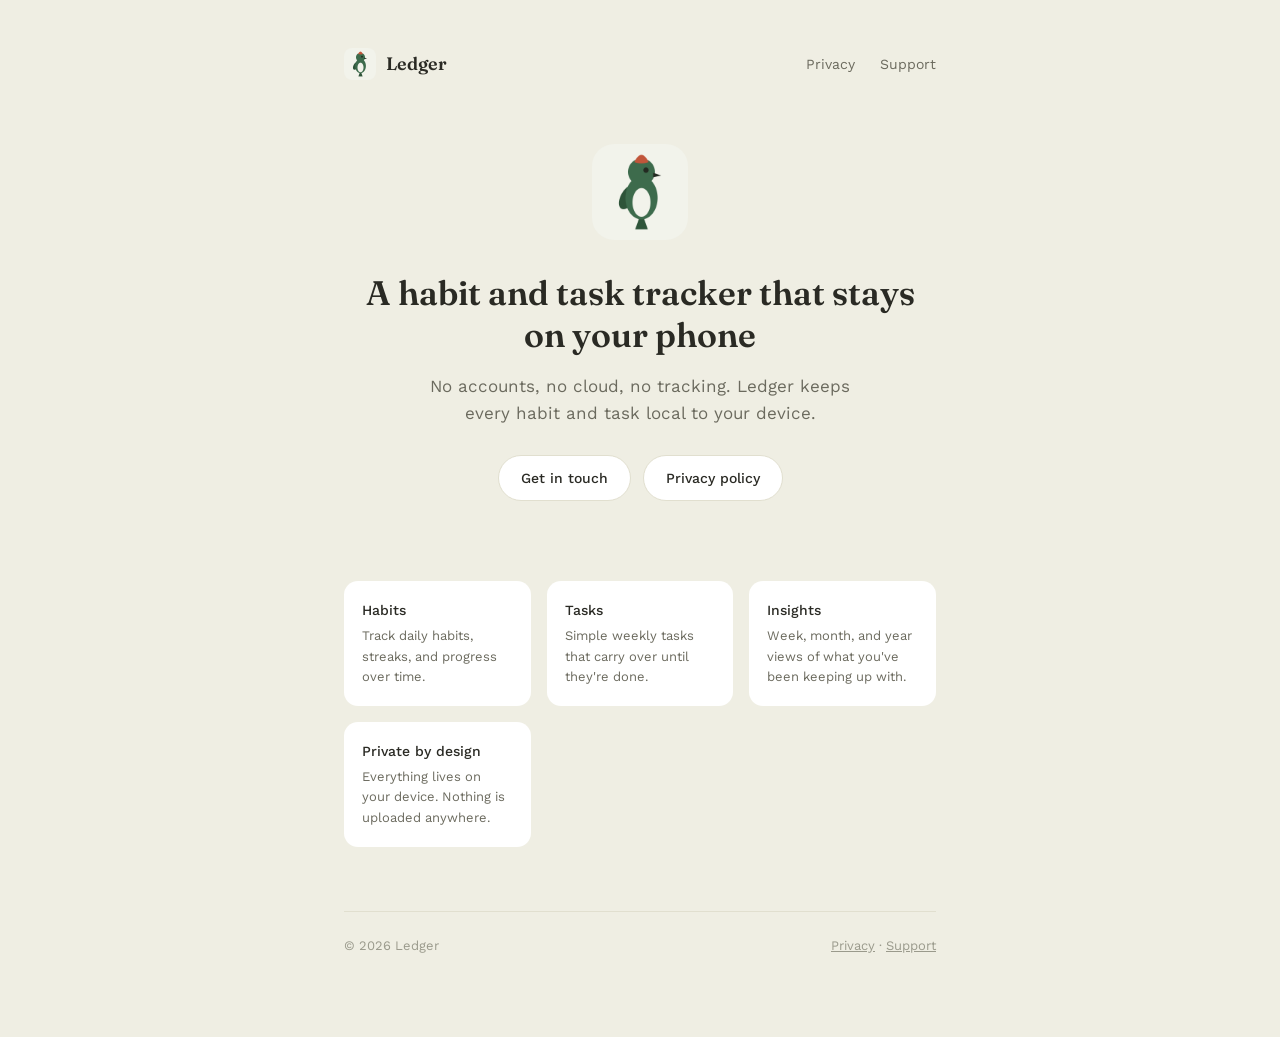
==== index.html @ 577f52b1 "Add landing page, privacy policy, and support page Static site for App Store Connect's required Priv" ====
<!doctype html>
<html lang="en">
<head>
<meta charset="utf-8">
<meta name="viewport" content="width=device-width, initial-scale=1">
<title>Ledger</title>
<meta name="description" content="Ledger is a simple habit and task tracker that keeps everything on your phone.">
<link rel="icon" href="icon.png">
<link rel="preconnect" href="https://fonts.gstatic.com" crossorigin>
<link href="https://fonts.googleapis.com/css2?family=Fraunces:wght@600&family=Work+Sans:wght@400;500&display=swap" rel="stylesheet">
<link rel="stylesheet" href="style.css">
</head>
<body>
<div class="wrap">
  <header class="site">
    <a class="brand" href="index.html">
      <img src="icon.png" alt="">
      <span>Ledger</span>
    </a>
    <nav class="site">
      <a href="privacy.html">Privacy</a>
      <a href="support.html">Support</a>
    </nav>
  </header>

  <div class="hero">
    <img src="icon.png" alt="Ledger app icon">
    <h1>A habit and task tracker that stays on your phone</h1>
    <p class="tagline">No accounts, no cloud, no tracking. Ledger keeps every habit and task local to your device.</p>
    <div class="buttons">
      <a class="btn secondary" href="support.html">Get in touch</a>
      <a class="btn secondary" href="privacy.html">Privacy policy</a>
    </div>
  </div>

  <div class="features">
    <div class="feature">
      <div class="label">Habits</div>
      <div class="desc">Track daily habits, streaks, and progress over time.</div>
    </div>
    <div class="feature">
      <div class="label">Tasks</div>
      <div class="desc">Simple weekly tasks that carry over until they're done.</div>
    </div>
    <div class="feature">
      <div class="label">Insights</div>
      <div class="desc">Week, month, and year views of what you've been keeping up with.</div>
    </div>
    <div class="feature">
      <div class="label">Private by design</div>
      <div class="desc">Everything lives on your device. Nothing is uploaded anywhere.</div>
    </div>
  </div>

  <footer class="site">
    <span>&copy; 2026 Ledger</span>
    <span><a href="privacy.html">Privacy</a> &middot; <a href="support.html">Support</a></span>
  </footer>
</div>
</body>
</html>
---- style.css ----
:root {
  --bg: #EFEEE3;
  --surface: #FFFFFF;
  --text-primary: #2A2A24;
  --text-secondary: #6B6A5E;
  --text-muted: #9A9A8C;
  --accent: #3B5D34;
  --accent-soft: #C7D9AE;
  --border: #E1DFCF;
}

* { box-sizing: border-box; }

body {
  margin: 0;
  background: var(--bg);
  color: var(--text-primary);
  font-family: 'Work Sans', -apple-system, sans-serif;
  line-height: 1.6;
}

.wrap {
  max-width: 640px;
  margin: 0 auto;
  padding: 48px 24px 80px;
}

header.site {
  display: flex;
  align-items: center;
  justify-content: space-between;
  margin-bottom: 56px;
}

.brand {
  display: flex;
  align-items: center;
  gap: 10px;
  text-decoration: none;
  color: var(--text-primary);
}

.brand img {
  width: 32px;
  height: 32px;
  border-radius: 8px;
}

.brand span {
  font-family: 'Fraunces', serif;
  font-weight: 600;
  font-size: 18px;
}

nav.site a {
  color: var(--text-secondary);
  text-decoration: none;
  font-size: 14px;
  margin-left: 20px;
}

nav.site a:hover { color: var(--accent); }

h1 {
  font-family: 'Fraunces', serif;
  font-weight: 600;
  font-size: 34px;
  line-height: 1.25;
  margin: 0 0 16px;
}

h2 {
  font-family: 'Fraunces', serif;
  font-weight: 600;
  font-size: 20px;
  margin: 40px 0 12px;
}

p { color: var(--text-secondary); margin: 0 0 16px; }

.hero {
  text-align: center;
  padding: 8px 0 40px;
}

.hero img {
  width: 96px;
  height: 96px;
  border-radius: 22px;
  margin-bottom: 24px;
}

.hero p.tagline {
  font-size: 17px;
  color: var(--text-secondary);
  max-width: 440px;
  margin: 0 auto 28px;
}

.buttons {
  display: flex;
  gap: 12px;
  justify-content: center;
  flex-wrap: wrap;
}

.btn {
  display: inline-block;
  padding: 11px 22px;
  border-radius: 999px;
  text-decoration: none;
  font-size: 14px;
  font-weight: 500;
}

.btn.primary {
  background: var(--accent);
  color: #FFFFFF;
}

.btn.secondary {
  background: var(--surface);
  color: var(--text-primary);
  border: 1px solid var(--border);
}

.email-link {
  display: inline-block;
  font-family: 'Fraunces', serif;
  font-weight: 600;
  font-size: 18px;
  color: var(--accent);
  text-decoration: none;
  word-break: break-word;
  max-width: 100%;
}

.email-link:hover { text-decoration: underline; }

.features {
  display: grid;
  grid-template-columns: repeat(auto-fit, minmax(150px, 1fr));
  gap: 16px;
  margin: 40px 0;
}

.feature {
  background: var(--surface);
  border-radius: 14px;
  padding: 18px;
}

.feature .label {
  font-weight: 500;
  font-size: 14px;
  margin-bottom: 4px;
}

.feature .desc {
  font-size: 13px;
  color: var(--text-secondary);
}

.card {
  background: var(--surface);
  border-radius: 14px;
  padding: 20px 24px;
  margin-bottom: 16px;
}

footer.site {
  margin-top: 64px;
  padding-top: 24px;
  border-top: 1px solid var(--border);
  font-size: 13px;
  color: var(--text-muted);
  display: flex;
  justify-content: space-between;
  flex-wrap: wrap;
  gap: 8px;
}

footer.site a {
  color: var(--text-muted);
}

ul.plain {
  padding-left: 20px;
  color: var(--text-secondary);
}
ul.plain li { margin-bottom: 8px; }
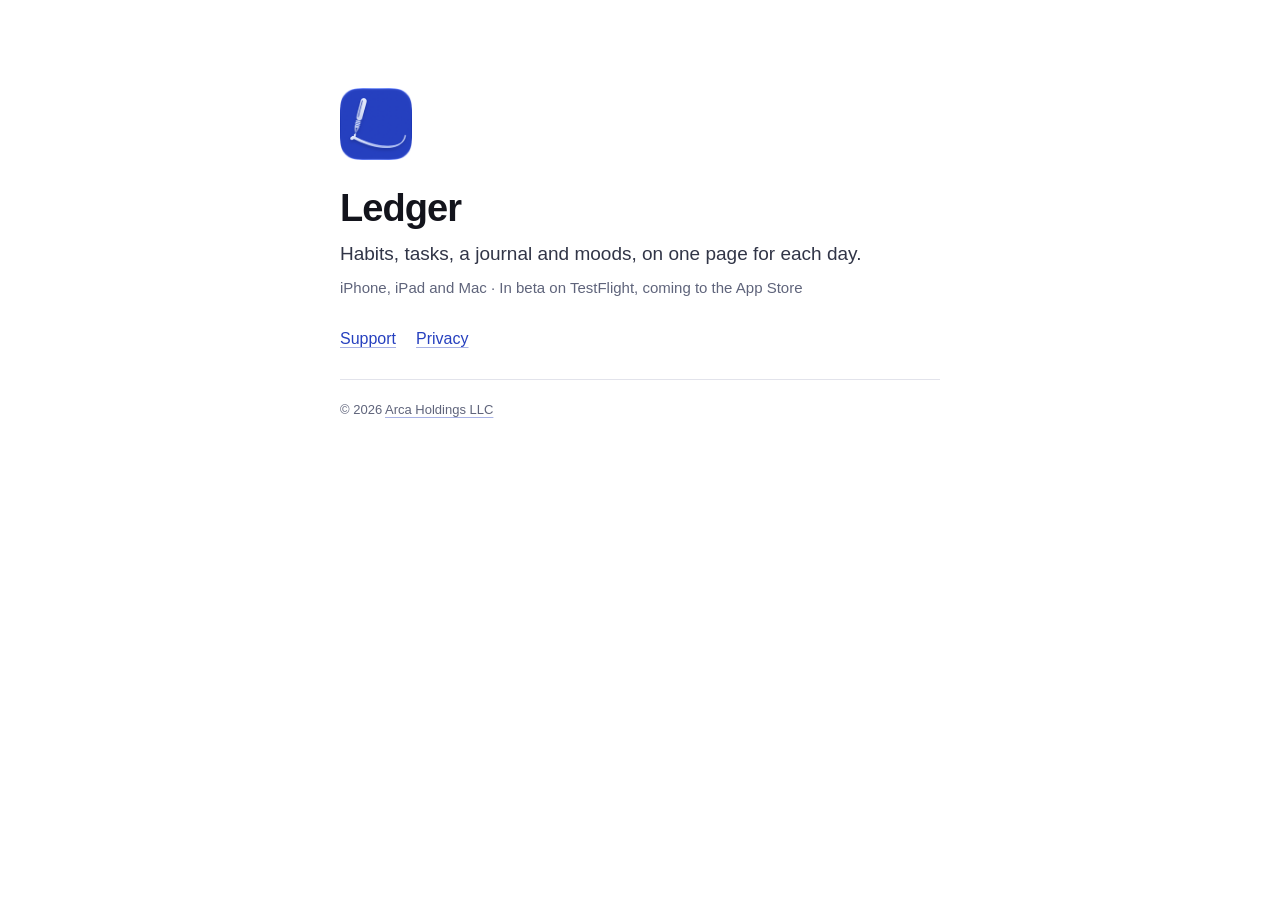
==== commit a656c06c: "Ledger 2.0: privacy and support pages, temporary home Replaces the 1.x site, which said Ledger had n" ====
--- a/index.html
+++ b/index.html
@@ -4,58 +4,39 @@
 <meta charset="utf-8">
 <meta name="viewport" content="width=device-width, initial-scale=1">
 <title>Ledger</title>
-<meta name="description" content="Ledger is a simple habit and task tracker that keeps everything on your phone.">
-<link rel="icon" href="icon.png">
-<link rel="preconnect" href="https://fonts.gstatic.com" crossorigin>
-<link href="https://fonts.googleapis.com/css2?family=Fraunces:wght@600&family=Work+Sans:wght@400;500&display=swap" rel="stylesheet">
-<link rel="stylesheet" href="style.css">
+<meta name="description" content="Ledger keeps habits, tasks, a journal and moods on one page for each day, on iPhone, iPad and Mac. In beta.">
+<meta name="color-scheme" content="light dark">
+<meta name="theme-color" content="#FFFFFF" media="(prefers-color-scheme: light)">
+<meta name="theme-color" content="#0C0D15" media="(prefers-color-scheme: dark)">
+<link rel="canonical" href="https://keepingledger.com/">
+<link rel="icon" type="image/png" href="images/favicon.png">
+<link rel="apple-touch-icon" href="images/apple-touch-icon.png">
+<meta property="og:type" content="website">
+<meta property="og:title" content="Ledger">
+<meta property="og:description" content="Habits, tasks, a journal and moods, on one page for each day.">
+<meta property="og:url" content="https://keepingledger.com/">
+<link rel="stylesheet" href="styles.css">
 </head>
 <body>
-<div class="wrap">
-  <header class="site">
-    <a class="brand" href="index.html">
-      <img src="icon.png" alt="">
-      <span>Ledger</span>
-    </a>
-    <nav class="site">
-      <a href="privacy.html">Privacy</a>
-      <a href="support.html">Support</a>
-    </nav>
-  </header>
+<main class="home">
 
-  <div class="hero">
-    <img src="icon.png" alt="Ledger app icon">
-    <h1>A habit and task tracker that stays on your phone</h1>
-    <p class="tagline">No accounts, no cloud, no tracking. Ledger keeps every habit and task local to your device.</p>
-    <div class="buttons">
-      <a class="btn secondary" href="support.html">Get in touch</a>
-      <a class="btn secondary" href="privacy.html">Privacy policy</a>
-    </div>
-  </div>
+<img class="icon" src="images/ledger-icon.png" alt="" width="72" height="72">
 
-  <div class="features">
-    <div class="feature">
-      <div class="label">Habits</div>
-      <div class="desc">Track daily habits, streaks, and progress over time.</div>
-    </div>
-    <div class="feature">
-      <div class="label">Tasks</div>
-      <div class="desc">Simple weekly tasks that carry over until they're done.</div>
-    </div>
-    <div class="feature">
-      <div class="label">Insights</div>
-      <div class="desc">Week, month, and year views of what you've been keeping up with.</div>
-    </div>
-    <div class="feature">
-      <div class="label">Private by design</div>
-      <div class="desc">Everything lives on your device. Nothing is uploaded anywhere.</div>
-    </div>
-  </div>
+<header class="intro">
+<h1>Ledger</h1>
+<p>Habits, tasks, a journal and moods, on one page for each day.</p>
+<p class="status">iPhone, iPad and Mac · In beta on TestFlight, coming to the App Store</p>
+</header>
 
-  <footer class="site">
-    <span>&copy; 2026 Ledger</span>
-    <span><a href="privacy.html">Privacy</a> &middot; <a href="support.html">Support</a></span>
-  </footer>
-</div>
+<nav aria-label="Pages">
+<a href="support">Support</a>
+<a href="privacy">Privacy</a>
+</nav>
+
+<footer class="site-footer">
+<p>© 2026 <a href="https://arcaholdingsllc.com">Arca Holdings LLC</a></p>
+</footer>
+
+</main>
 </body>
 </html>
--- a/styles.css
+++ b/styles.css
@@ -0,0 +1,144 @@
+/* keepingledger.com. Ledger's colours, Apple's system font, light and dark follow the device. No scripts. */
+
+:root {
+  color-scheme: light dark;
+  --bg: #FFFFFF;
+  --text: #13141C;
+  --body: #313547;
+  --muted: #5F647B;
+  --rule: #E2E3EB;
+  --accent: #2640BF;
+}
+
+@media (prefers-color-scheme: dark) {
+  :root {
+    --bg: #0C0D15;
+    --text: #F0F1F6;
+    --body: #C6C8D5;
+    --muted: #9194A7;
+    --rule: #272A38;
+    --accent: #6C88F0;
+  }
+}
+
+* { box-sizing: border-box; }
+
+html { -webkit-text-size-adjust: 100%; text-size-adjust: 100%; }
+
+body {
+  margin: 0;
+  padding: clamp(32px, 7vw, 88px) clamp(24px, 6vw, 64px) clamp(48px, 8vw, 96px);
+  background: var(--bg);
+  color: var(--text);
+  font-family: -apple-system, BlinkMacSystemFont, "SF Pro Text", "Helvetica Neue", Arial, sans-serif;
+  line-height: 1.5;
+  -webkit-font-smoothing: antialiased;
+}
+
+main {
+  max-width: 600px;
+  margin: 0 auto;
+  display: flex;
+  flex-direction: column;
+  gap: 36px;
+}
+
+p, ul, ol { margin: 0; }
+
+a {
+  color: var(--accent);
+  text-decoration: underline;
+  text-decoration-color: color-mix(in srgb, var(--accent) 40%, transparent);
+  text-decoration-thickness: 1px;
+  text-underline-offset: 3px;
+}
+
+a:hover { text-decoration-color: currentColor; }
+
+a:focus-visible {
+  outline: 2px solid var(--accent);
+  outline-offset: 4px;
+  border-radius: 4px;
+}
+
+.brand {
+  align-self: flex-start;
+  display: inline-flex;
+  align-items: center;
+  gap: 10px;
+  color: var(--text);
+  text-decoration: none;
+  font-size: 17px;
+  font-weight: 700;
+  letter-spacing: -0.01em;
+}
+
+.brand img { width: 32px; height: 32px; }
+
+h1 {
+  margin: 0;
+  font-size: clamp(30px, 3vw + 14px, 38px);
+  font-weight: 700;
+  line-height: 1.1;
+  letter-spacing: -0.025em;
+}
+
+h2 {
+  margin: 0;
+  font-size: 18px;
+  font-weight: 700;
+  letter-spacing: -0.01em;
+}
+
+.page-header { display: flex; flex-direction: column; gap: 10px; }
+
+.page-header .brand { margin-bottom: 18px; }
+
+.updated { font-size: 14px; color: var(--muted); }
+
+.lede { margin-top: 8px; font-size: 18px; line-height: 1.55; color: var(--body); }
+
+section { display: flex; flex-direction: column; gap: 10px; }
+
+section p,
+section ul,
+section ol {
+  font-size: 16px;
+  line-height: 1.6;
+  color: var(--body);
+}
+
+section ul,
+section ol { padding-left: 1.3em; display: flex; flex-direction: column; gap: 6px; }
+
+.qa { display: flex; flex-direction: column; gap: 4px; }
+
+.qa h3 { margin: 0; font-size: 16px; font-weight: 600; color: var(--text); }
+
+.faq { display: flex; flex-direction: column; gap: 18px; }
+
+.email { font-size: 18px; font-weight: 600; }
+
+.site-footer {
+  border-top: 1px solid var(--rule);
+  padding-top: 20px;
+  font-size: 13px;
+  line-height: 1.6;
+  color: var(--muted);
+}
+
+.site-footer a { color: var(--muted); }
+
+/* Temporary home */
+
+.home { gap: 28px; }
+
+.home .icon { width: 72px; height: 72px; }
+
+.home .intro { display: flex; flex-direction: column; gap: 10px; }
+
+.home .intro p { font-size: 19px; line-height: 1.45; color: var(--body); }
+
+.home .intro .status { font-size: 15px; color: var(--muted); }
+
+.home nav { display: flex; gap: 20px; font-size: 16px; font-weight: 500; }
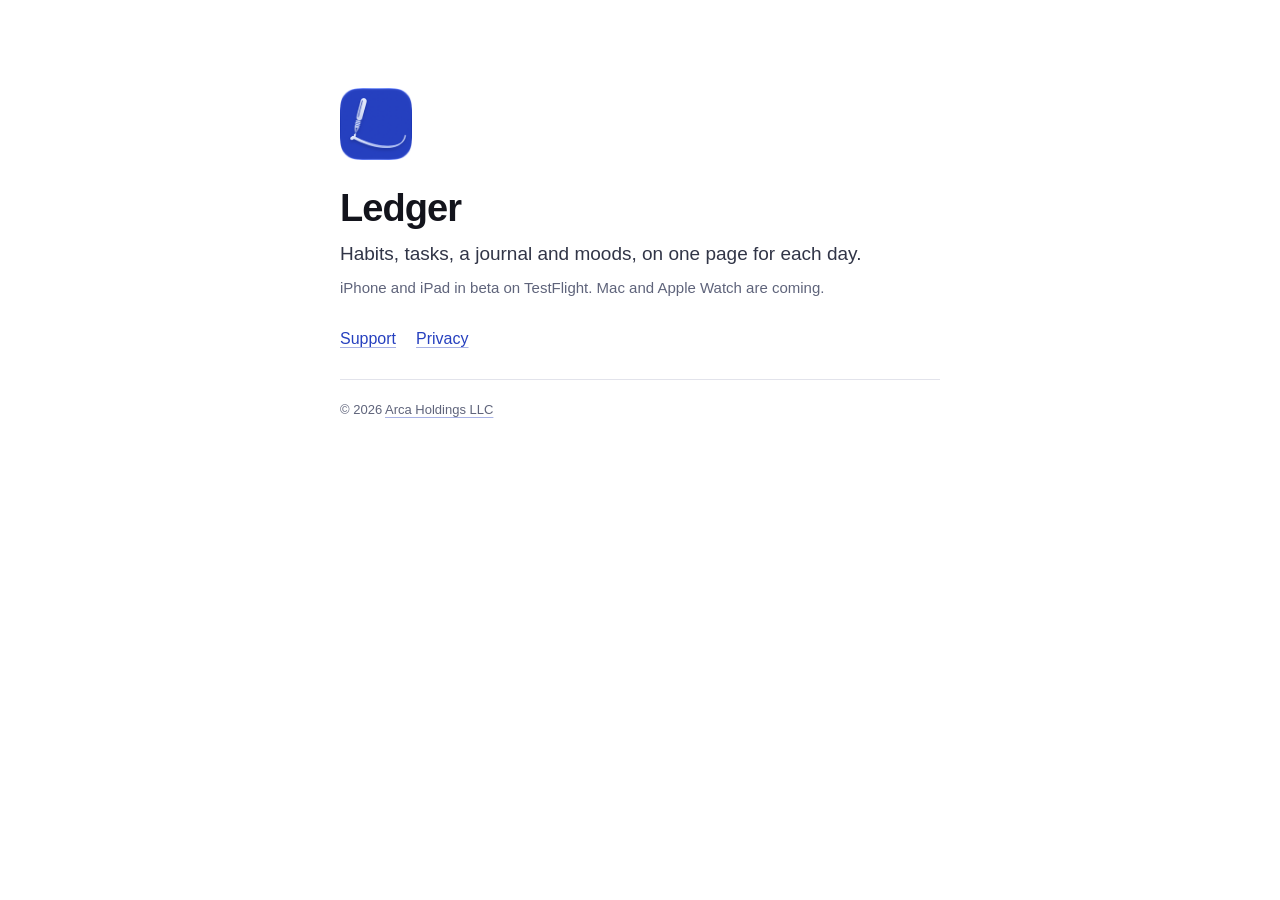
==== commit 0a49202d: "Home: iPhone and iPad are in the beta; Mac and Apple Watch are coming Co-Authored-By: Claude Opus 5." ====
--- a/index.html
+++ b/index.html
@@ -4,7 +4,7 @@
 <meta charset="utf-8">
 <meta name="viewport" content="width=device-width, initial-scale=1">
 <title>Ledger</title>
-<meta name="description" content="Ledger keeps habits, tasks, a journal and moods on one page for each day, on iPhone, iPad and Mac. In beta.">
+<meta name="description" content="Ledger keeps habits, tasks, a journal and moods on one page for each day. In beta on TestFlight for iPhone and iPad.">
 <meta name="color-scheme" content="light dark">
 <meta name="theme-color" content="#FFFFFF" media="(prefers-color-scheme: light)">
 <meta name="theme-color" content="#0C0D15" media="(prefers-color-scheme: dark)">
@@ -25,7 +25,7 @@
 <header class="intro">
 <h1>Ledger</h1>
 <p>Habits, tasks, a journal and moods, on one page for each day.</p>
-<p class="status">iPhone, iPad and Mac · In beta on TestFlight, coming to the App Store</p>
+<p class="status">iPhone and iPad in beta on TestFlight. Mac and Apple Watch are coming.</p>
 </header>
 
 <nav aria-label="Pages">
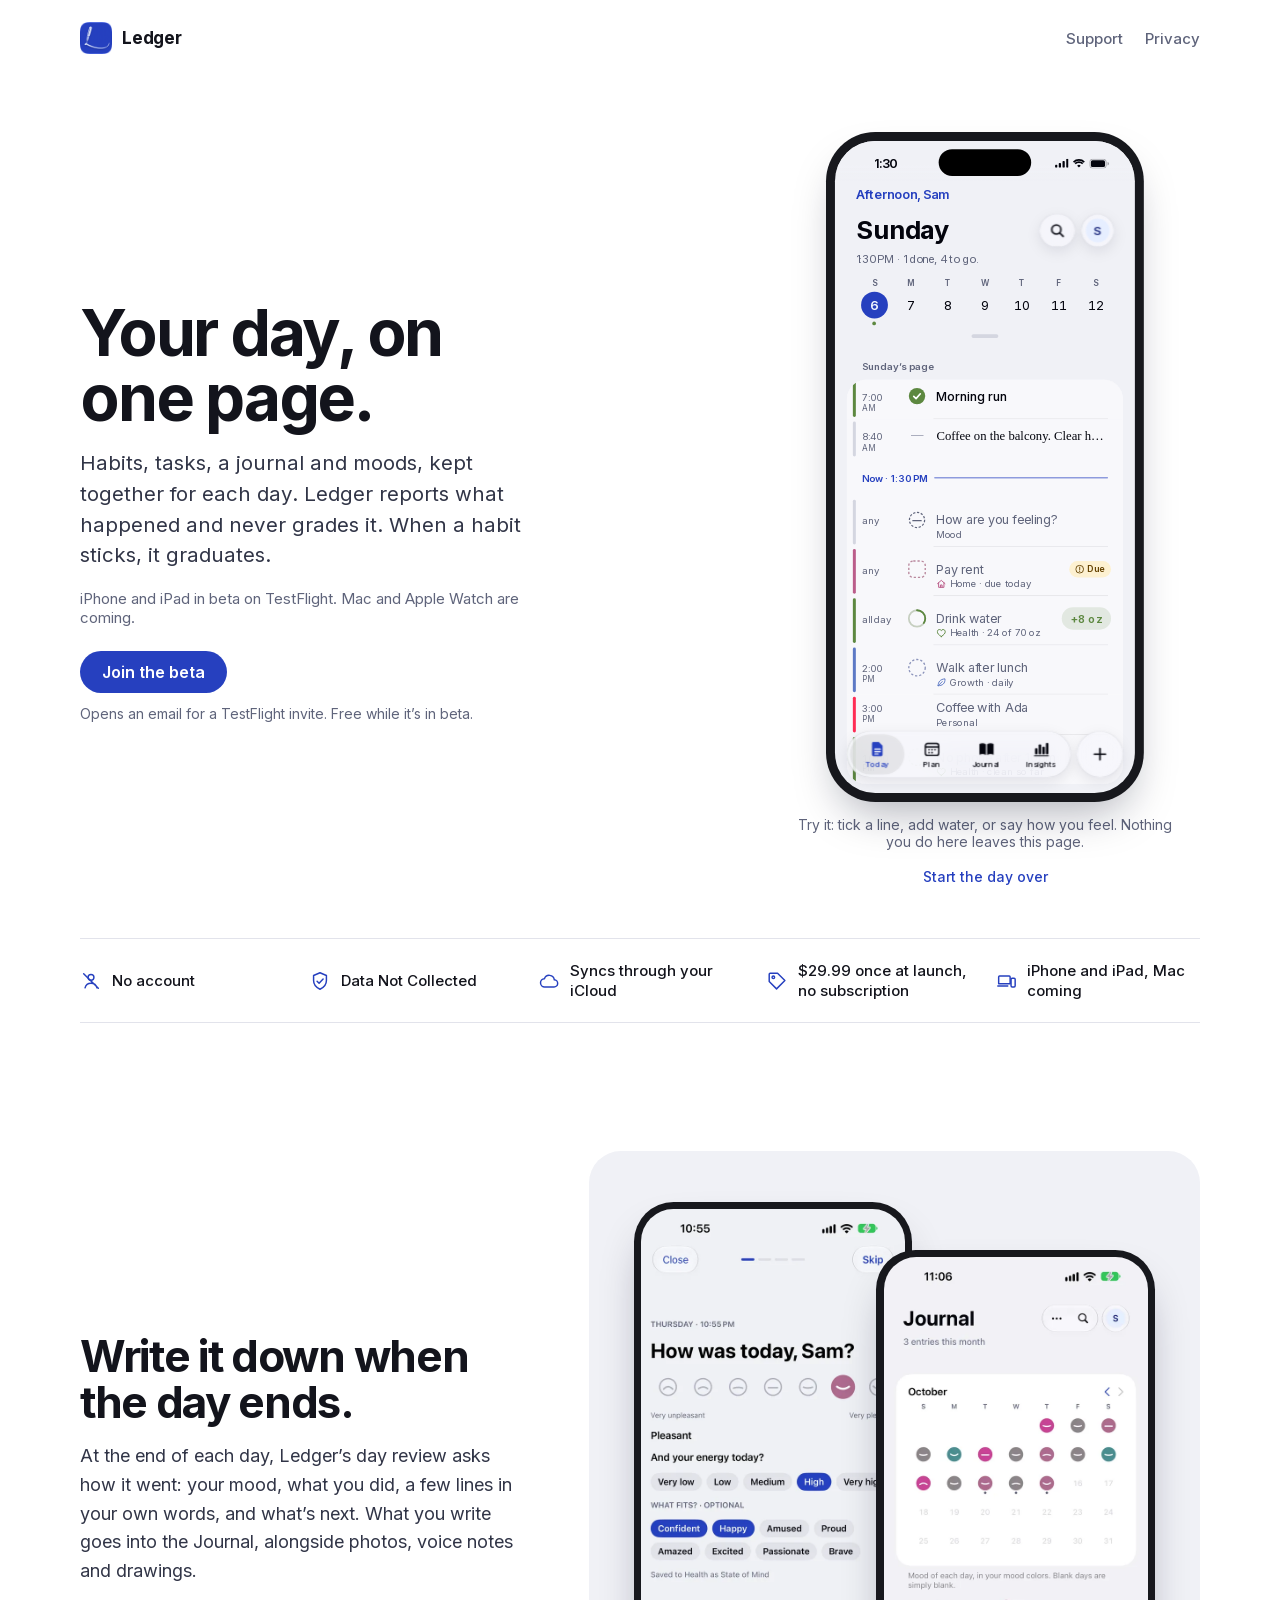
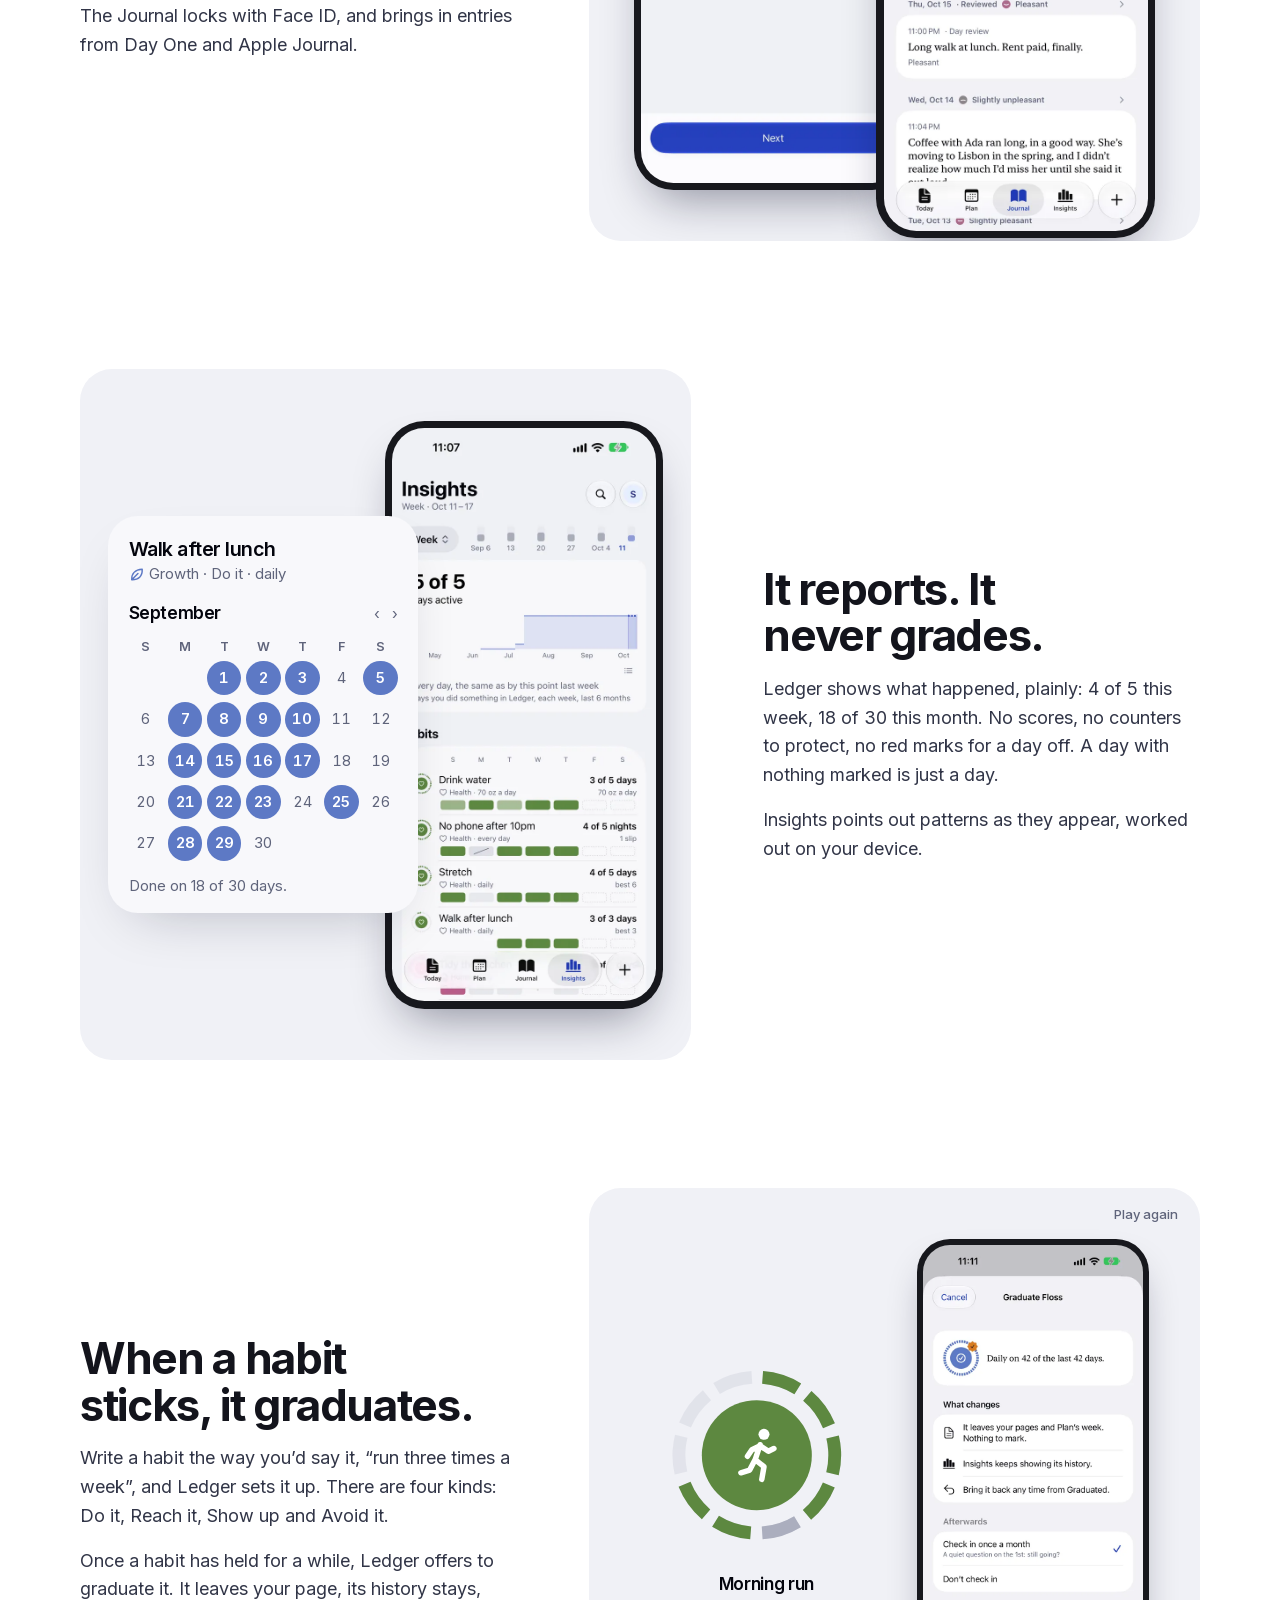
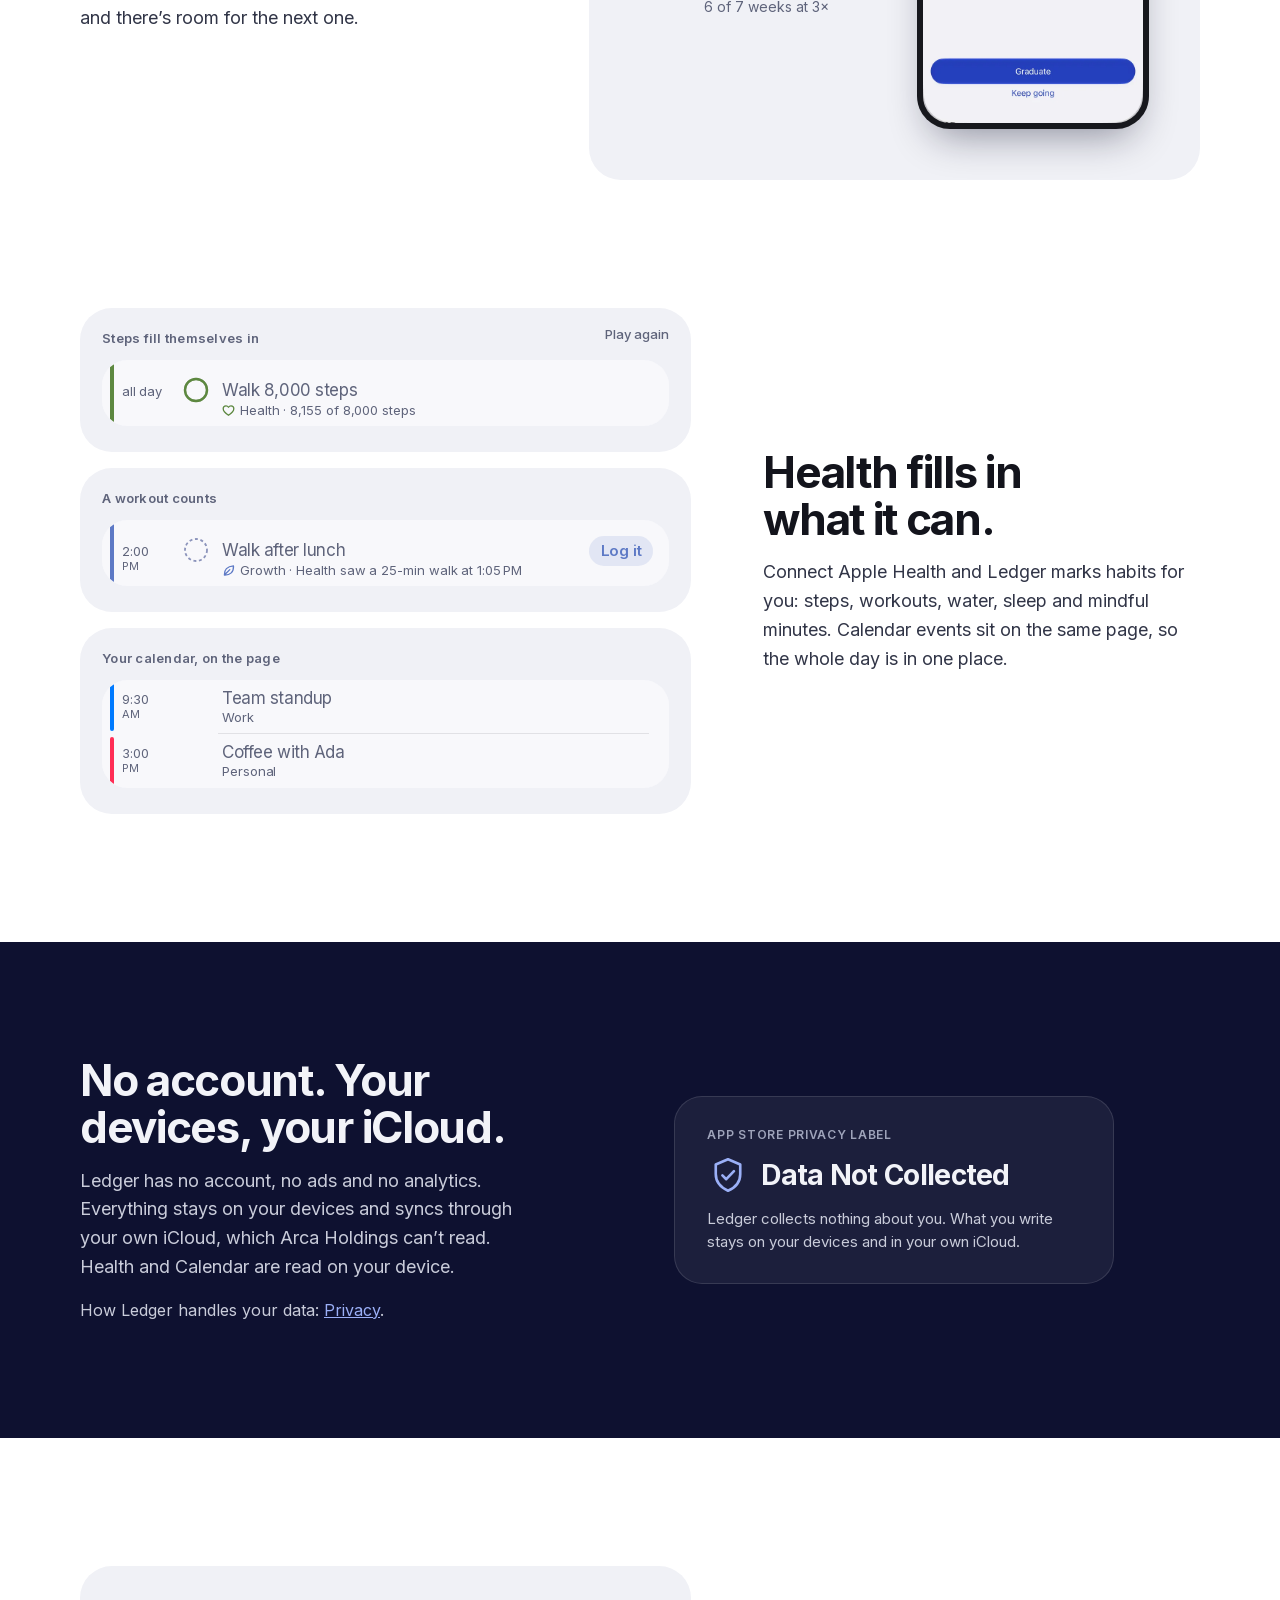
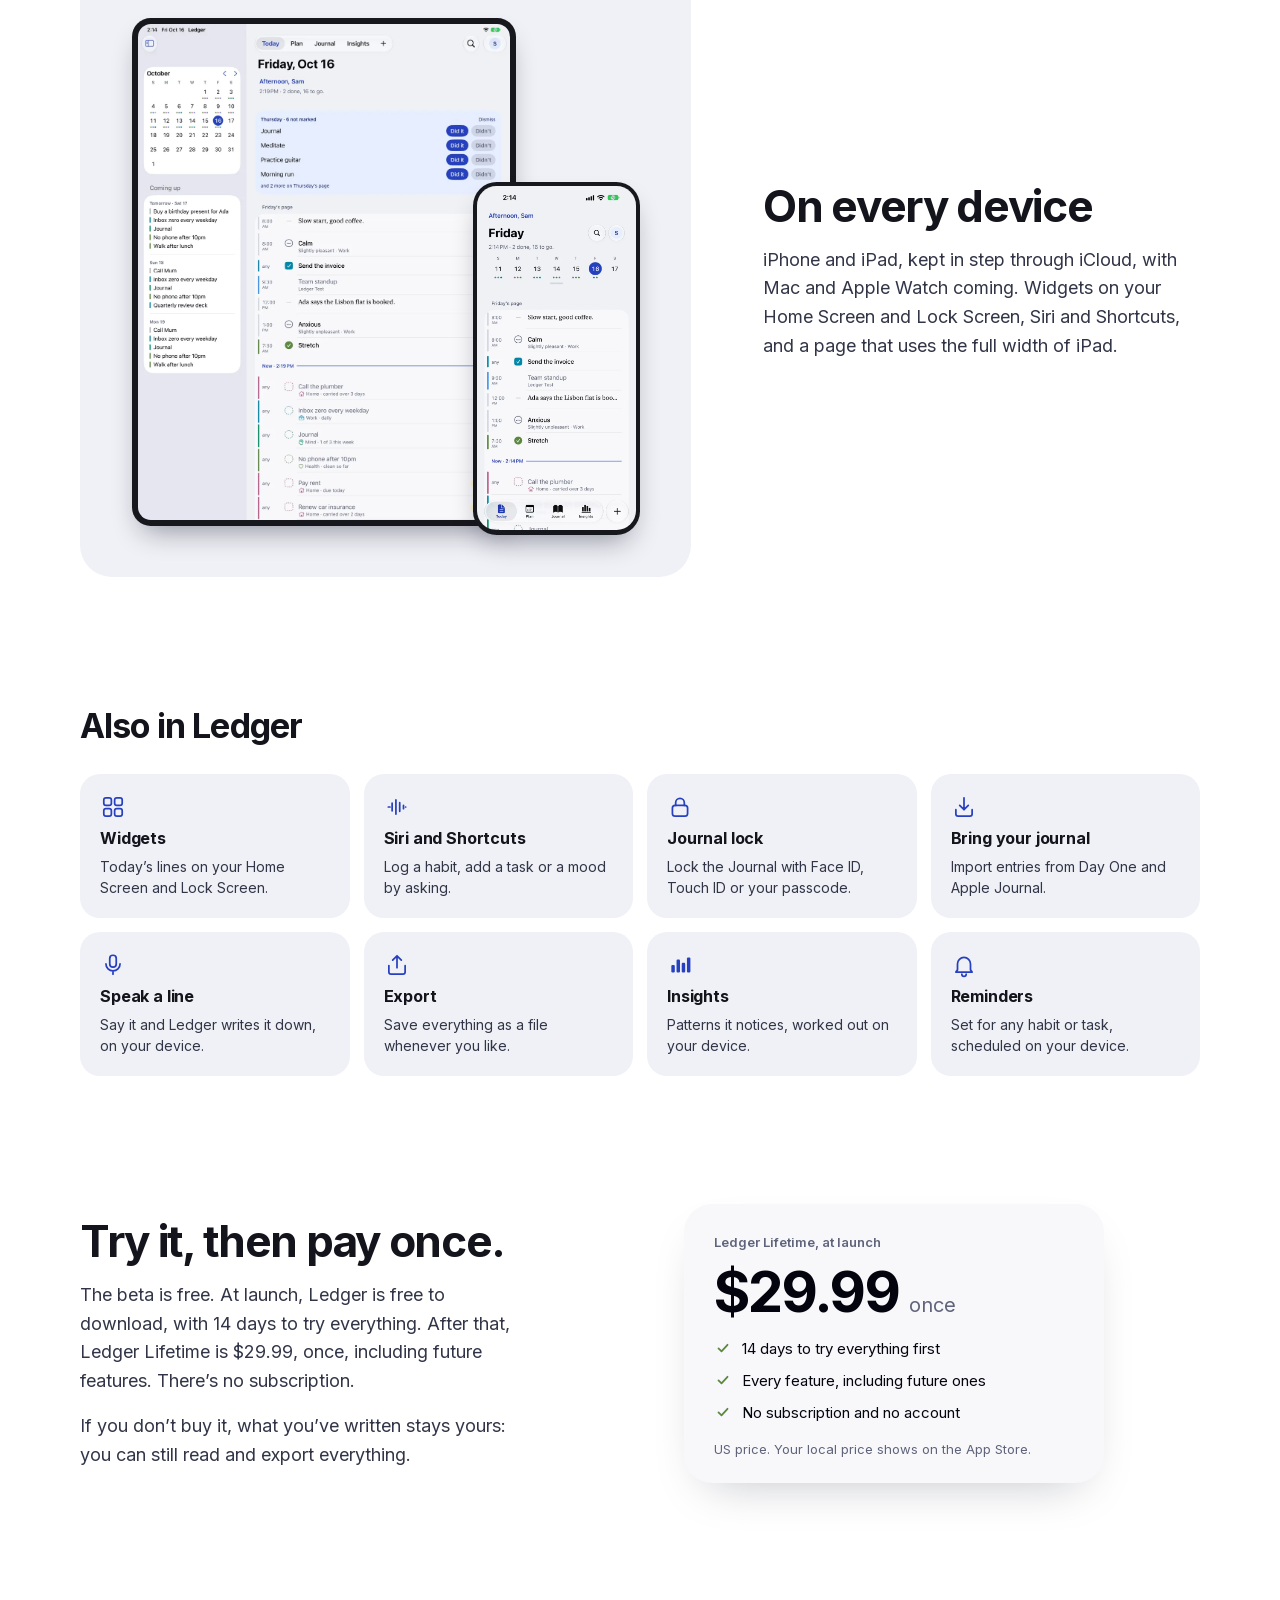
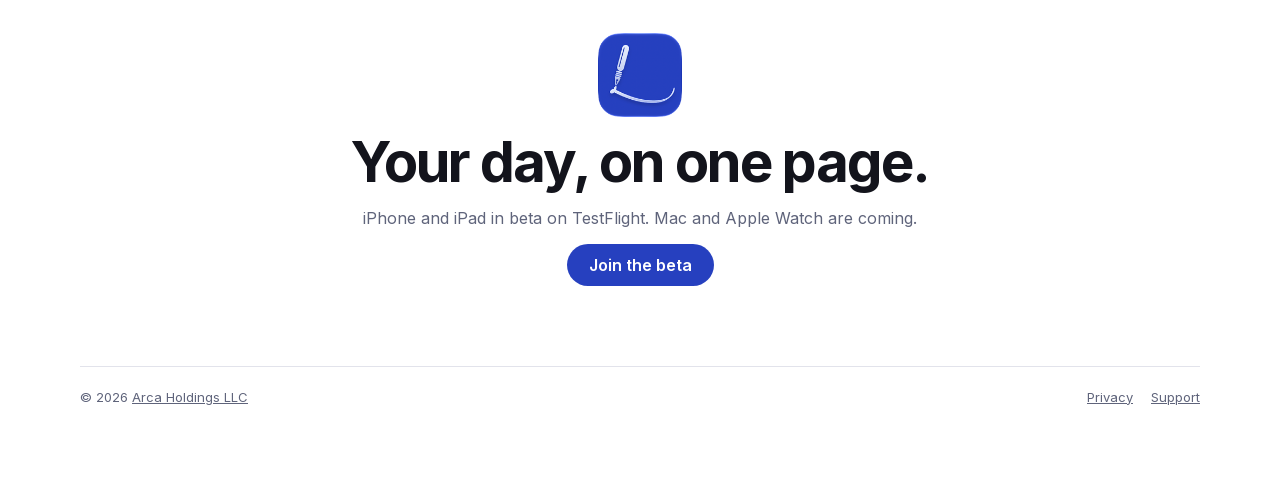
==== commit 8a732edb: "Home page: the live day page and the story, with screenshots of Ledger Test The hero is a working co" ====
--- a/index.html
+++ b/index.html
@@ -2,9 +2,9 @@
 <html lang="en">
 <head>
 <meta charset="utf-8">
-<meta name="viewport" content="width=device-width, initial-scale=1">
-<title>Ledger</title>
-<meta name="description" content="Ledger keeps habits, tasks, a journal and moods on one page for each day. In beta on TestFlight for iPhone and iPad.">
+<meta name="viewport" content="width=device-width, initial-scale=1, viewport-fit=cover">
+<title>Ledger · Your day, on one page</title>
+<meta name="description" content="Ledger keeps habits, tasks, a journal and moods on one page for each day. No account, no ads. In beta on TestFlight for iPhone and iPad.">
 <meta name="color-scheme" content="light dark">
 <meta name="theme-color" content="#FFFFFF" media="(prefers-color-scheme: light)">
 <meta name="theme-color" content="#0C0D15" media="(prefers-color-scheme: dark)">
@@ -12,31 +12,228 @@
 <link rel="icon" type="image/png" href="images/favicon.png">
 <link rel="apple-touch-icon" href="images/apple-touch-icon.png">
 <meta property="og:type" content="website">
-<meta property="og:title" content="Ledger">
-<meta property="og:description" content="Habits, tasks, a journal and moods, on one page for each day.">
+<meta property="og:title" content="Ledger · Your day, on one page">
+<meta property="og:description" content="Habits, tasks, a journal and moods, kept together for each day. Ledger reports what happened and never grades it.">
 <meta property="og:url" content="https://keepingledger.com/">
-<link rel="stylesheet" href="styles.css">
+<link rel="stylesheet" href="home.css">
+<script src="home.js" defer></script>
 </head>
 <body>
-<main class="home">
-
-<img class="icon" src="images/ledger-icon.png" alt="" width="72" height="72">
-
-<header class="intro">
-<h1>Ledger</h1>
-<p>Habits, tasks, a journal and moods, on one page for each day.</p>
-<p class="status">iPhone and iPad in beta on TestFlight. Mac and Apple Watch are coming.</p>
-</header>
-
-<nav aria-label="Pages">
-<a href="support">Support</a>
-<a href="privacy">Privacy</a>
-</nav>
-
-<footer class="site-footer">
-<p>© 2026 <a href="https://arcaholdingsllc.com">Arca Holdings LLC</a></p>
-</footer>
-
-</main>
+<div class="site">
+  <header class="top">
+    <a class="brand" href="./"><img src="images/ledger-icon.png" alt="" width="32" height="32">Ledger</a>
+    <nav aria-label="Pages"><a href="support">Support</a><a href="privacy">Privacy</a></nav>
+  </header>
+
+  <section class="hero">
+    <div class="pitch">
+      <h1>Your day, on one page.</h1>
+      <p class="lede">Habits, tasks, a journal and moods, kept together for each day. Ledger reports what happened and never grades it. When a habit sticks, it graduates.</p>
+      <p class="devices">iPhone and iPad in beta on TestFlight. Mac and Apple Watch are coming.</p>
+      <div class="cta"><a class="btn" href="mailto:support@keepingledger.com?subject=Join%20the%20Ledger%20beta&amp;body=I%E2%80%99d%20like%20to%20join%20the%20Ledger%20beta%20on%20TestFlight.%20Please%20send%20the%20invite%20to%20this%20address.">Join the beta</a><small>Opens an email for a TestFlight invite. Free while it’s in beta.</small></div>
+    </div>
+
+    <div class="stage">
+      <div class="device-wrap" id="wrap">
+        <div class="device" id="device">
+          <div class="screen" id="screen">
+            <div class="island"></div>
+            <div class="sbar" aria-hidden="true">
+              <span class="clock">1:30</span>
+              <span class="icons">
+                <svg width="18" height="12" viewBox="0 0 18 12" fill="currentColor"><rect x="0" y="8" width="3" height="4" rx="1"/><rect x="5" y="5.5" width="3" height="6.5" rx="1"/><rect x="10" y="3" width="3" height="9" rx="1"/><rect x="15" y="0" width="3" height="12" rx="1"/></svg>
+                <svg width="16" height="12" viewBox="0 0 16 12" fill="currentColor"><path d="M8 11.6 5.6 9.1a3.4 3.4 0 0 1 4.8 0L8 11.6Zm-4.3-4.4L2.1 5.6a8.4 8.4 0 0 1 11.8 0l-1.6 1.6a6.1 6.1 0 0 0-8.6 0ZM0 3.5 0 3.5a11.4 11.4 0 0 1 16 0l-1.6 1.6a9.1 9.1 0 0 0-12.8 0Z"/></svg>
+                <svg width="27" height="13" viewBox="0 0 27 13"><rect x="0.5" y="0.5" width="22" height="12" rx="3.6" fill="none" stroke="currentColor" stroke-opacity=".4"/><rect x="2" y="2" width="19" height="9" rx="2.2" fill="currentColor"/><path d="M24.5 4.3v4.4c.9-.3 1.5-1.2 1.5-2.2s-.6-1.9-1.5-2.2Z" fill="currentColor" fill-opacity=".45"/></svg>
+              </span>
+            </div>
+
+            <div class="scroll" id="scroll">
+              <div class="head">
+                <div class="greet">Afternoon, Sam</div>
+                <div class="titlerow">
+                  <h2 id="dayname">Thursday</h2>
+                  <div class="hctl" aria-hidden="true">
+                    <span class="search glass"><svg width="20" height="20" viewBox="0 0 20 20" fill="none" stroke="currentColor" stroke-width="2.1" stroke-linecap="round"><circle cx="8.6" cy="8.6" r="6.1"/><path d="m13.2 13.2 4.6 4.6"/></svg></span>
+                    <span class="avatar glass"><span>S</span></span>
+                  </div>
+                </div>
+                <div class="status" id="status" aria-live="polite"></div>
+                <div class="week" id="week" aria-hidden="true"></div>
+                <div class="grab" aria-hidden="true"></div>
+              </div>
+              <div class="seclabel" id="seclabel">Thursday’s page</div>
+              <div class="card no-anim" id="card" role="list" aria-label="Today’s page"></div>
+            </div>
+
+            <div class="tabbar" aria-hidden="true">
+              <div class="tabs glass">
+                <span class="tab on"><svg width="24" height="24" viewBox="0 0 24 24"><path d="M6.5 2.5h7.2l5 5v12a2 2 0 0 1-2 2h-10.2a2 2 0 0 1-2-2v-15a2 2 0 0 1 2-2Z" fill="currentColor"/><path d="M8.3 12.2h7.4M8.3 15.4h7.4M8.3 18.6h4.6" stroke="#fff" stroke-width="1.6" stroke-linecap="round"/></svg>Today</span>
+                <span class="tab"><svg width="24" height="24" viewBox="0 0 24 24" fill="none" stroke="currentColor" stroke-width="1.8"><rect x="3" y="4.5" width="18" height="16" rx="3"/><path d="M3 9.2h18" /><g fill="currentColor" stroke="none"><circle cx="8" cy="13" r="1.1"/><circle cx="12" cy="13" r="1.1"/><circle cx="16" cy="13" r="1.1"/><circle cx="8" cy="16.8" r="1.1"/><circle cx="12" cy="16.8" r="1.1"/></g></svg>Plan</span>
+                <span class="tab"><svg width="24" height="24" viewBox="0 0 24 24" fill="currentColor"><path d="M2.5 5.2c2.9-1.3 6.1-1.2 8.7.4v14.3c-2.6-1.5-5.8-1.6-8.7-.4V5.2Zm19 0c-2.9-1.3-6.1-1.2-8.7.4v14.3c2.6-1.5 5.8-1.6 8.7-.4V5.2Z"/></svg>Journal</span>
+                <span class="tab"><svg width="24" height="24" viewBox="0 0 24 24" fill="currentColor"><rect x="4" y="11" width="3.4" height="8" rx="1"/><rect x="8.9" y="6" width="3.4" height="13" rx="1"/><rect x="13.8" y="9" width="3.4" height="10" rx="1"/><rect x="18.6" y="4" width="3.4" height="15" rx="1"/><rect x="2.5" y="20.2" width="20" height="1.6" rx=".8"/></svg>Insights</span>
+              </div>
+              <span class="plus glass"><svg width="24" height="24" viewBox="0 0 24 24" stroke="currentColor" stroke-width="2.2" stroke-linecap="round"><path d="M12 4.5v15M4.5 12h15"/></svg></span>
+            </div>
+          </div>
+        </div>
+      </div>
+      <p class="try">Try it: tick a line, add water, or say how you feel. Nothing you do here leaves this page.</p>
+      <button class="again" type="button" id="again">Start the day over</button>
+    </div>
+  </section>
+
+  <ul class="facts" aria-label="Ledger at a glance">
+    <li><svg viewBox="0 0 24 24" fill="none" stroke="currentColor" stroke-width="1.6" stroke-linecap="round" aria-hidden="true"><circle cx="12" cy="8" r="3.2"/><path d="M5.5 19.5c.8-3.3 3.4-5 6.5-5s5.7 1.7 6.5 5M4 4l16 16"/></svg>No account</li>
+    <li><svg viewBox="0 0 24 24" fill="none" stroke="currentColor" stroke-width="1.6" stroke-linecap="round" stroke-linejoin="round" aria-hidden="true"><path d="M12 3l7 3v5.5c0 4.3-3 7.7-7 9.5-4-1.8-7-5.2-7-9.5V6l7-3Z"/><path d="m8.8 12.2 2.2 2.2 4.4-4.6"/></svg>Data Not Collected</li>
+    <li><svg viewBox="0 0 24 24" fill="none" stroke="currentColor" stroke-width="1.6" stroke-linejoin="round" aria-hidden="true"><path d="M7.5 18.5h9.8a3.9 3.9 0 0 0 .5-7.8 5.6 5.6 0 0 0-10.8-1.2A4.5 4.5 0 0 0 7.5 18.5Z"/></svg>Syncs through your iCloud</li>
+    <li><svg viewBox="0 0 24 24" fill="none" stroke="currentColor" stroke-width="1.6" stroke-linejoin="round" aria-hidden="true"><path d="M3.5 12.6V4.5a1 1 0 0 1 1-1h8.1l8 8-9.1 9.1-8-8Z"/><circle cx="8" cy="8" r="1.4"/></svg>$29.99 once at launch, no subscription</li>
+    <li><svg viewBox="0 0 24 24" fill="none" stroke="currentColor" stroke-width="1.6" stroke-linejoin="round" aria-hidden="true"><path d="M5 6.5h10.5a1 1 0 0 1 1 1V15H4V7.5a1 1 0 0 1 1-1ZM2.5 17.5h12"/><rect x="17.5" y="9" width="4.5" height="9.5" rx="1.2"/></svg>iPhone and iPad, Mac coming</li>
+  </ul>
+
+  <section class="sec" aria-labelledby="h-review">
+    <div class="copy">
+      <h2 id="h-review">Write it down when the day ends.</h2>
+      <p>At the end of each day, Ledger’s day review asks how it went: your mood, what you did, a few lines in your own words, and what’s next. What you write goes into the Journal, alongside photos, voice notes and drawings.</p>
+      <p>The Journal locks with Face ID, and brings in entries from Day One and Apple Journal.</p>
+    </div>
+    <div class="tile">
+      <div class="pair">
+        <div class="mini shot"><img class="lt" loading="lazy" src="images/shots/review-light.webp" alt="Ledger’s day review"><img class="dk" loading="lazy" src="images/shots/review-dark.webp" alt="Ledger’s day review"><div class="ph">Day review<br>(screenshot coming)</div></div>
+        <div class="mini shot"><img class="lt" loading="lazy" src="images/shots/journal-light.webp" alt="The Journal"><img class="dk" loading="lazy" src="images/shots/journal-dark.webp" alt="The Journal"><div class="ph">Journal<br>(screenshot coming)</div></div>
+      </div>
+    </div>
+  </section>
+
+  <section class="sec flip" aria-labelledby="h-grade">
+    <div class="copy">
+      <h2 id="h-grade">It reports. It never grades.</h2>
+      <p>Ledger shows what happened, plainly: 4 of 5 this week, 18 of 30 this month. No scores, no counters to protect, no red marks for a day off. A day with nothing marked is just a day.</p>
+      <p>Insights points out patterns as they appear, worked out on your device.</p>
+    </div>
+    <div class="tile">
+      <div class="pair">
+        <div class="crop float" style="max-width:300px">
+          <div class="month" id="month" aria-label="Walk after lunch in September: done on 18 of 30 days"></div>
+        </div>
+        <div class="mini shot" style="margin-left:-56px"><img class="lt" loading="lazy" src="images/shots/insights-light.webp" alt="Insights"><img class="dk" loading="lazy" src="images/shots/insights-dark.webp" alt="Insights"><div class="ph">Insights<br>(screenshot coming)</div></div>
+      </div>
+    </div>
+  </section>
+
+  <section class="sec" aria-labelledby="h-grad">
+    <div class="copy">
+      <h2 id="h-grad">When a habit sticks, it graduates.</h2>
+      <p>Write a habit the way you’d say it, “run three times a week”, and Ledger sets it up. There are four kinds: Do it, Reach it, Show up and Avoid it.</p>
+      <p>Once a habit has held for a while, Ledger offers to graduate it. It leaves your page, its history stays, and there’s room for the next one.</p>
+    </div>
+    <div class="tile" id="grad-tile">
+      <div class="grad-row">
+      <div class="badge-stage">
+        <svg class="badge" id="badge" viewBox="-10 -30 240 240" role="img" aria-label="Morning run’s badge: 9 of 10 weeks held, sealed, ready to graduate"></svg>
+        <div class="badge-line"><b>Morning run</b><span id="badge-sub">Health · Show up · 3× a week</span></div>
+      </div>
+      <div class="mini shot"><img class="lt" loading="lazy" src="images/shots/graduate-light.webp" alt="The Graduate sheet: what changes when a habit graduates"><img class="dk" loading="lazy" src="images/shots/graduate-dark.webp" alt="The Graduate sheet: what changes when a habit graduates"><div class="ph">Graduate sheet<br>(screenshot coming)</div></div>
+      </div>
+      <button class="replay" type="button" id="badge-replay">Play again</button>
+    </div>
+  </section>
+
+  <section class="sec flip" aria-labelledby="h-health">
+    <div class="copy">
+      <h2 id="h-health">Health fills in what it can.</h2>
+      <p>Connect Apple Health and Ledger marks habits for you: steps, workouts, water, sleep and mindful minutes. Calendar events sit on the same page, so the whole day is in one place.</p>
+    </div>
+    <div class="bento">
+      <div class="tile wide" id="steps-tile">
+        <p class="cap">Steps fill themselves in</p>
+        <div class="crop"><div class="card" id="steps-card"></div></div>
+        <button class="replay" type="button" id="steps-replay">Play again</button>
+      </div>
+      <div class="tile">
+        <p class="cap">A workout counts</p>
+        <div class="crop"><div class="card" id="walk-card"></div></div>
+      </div>
+      <div class="tile">
+        <p class="cap">Your calendar, on the page</p>
+        <div class="crop"><div class="card" id="cal-card"></div></div>
+      </div>
+    </div>
+  </section>
+
+  <div class="band">
+    <section class="sec" aria-labelledby="h-priv">
+      <div class="copy">
+        <h2 id="h-priv">No account. Your devices, your iCloud.</h2>
+        <p>Ledger has no account, no ads and no analytics. Everything stays on your devices and syncs through your own iCloud, which Arca Holdings can’t read. Health and Calendar are read on your device.</p>
+        <p class="more">How Ledger handles your data: <a href="privacy">Privacy</a>.</p>
+      </div>
+      <div class="priv-visual">
+        <div class="label-card">
+          <span class="k">App Store privacy label</span>
+          <div class="row"><svg viewBox="0 0 24 24" fill="none" stroke="currentColor" stroke-width="1.5" stroke-linecap="round" stroke-linejoin="round" aria-hidden="true"><path d="M12 3l7 3v5.5c0 4.3-3 7.7-7 9.5-4-1.8-7-5.2-7-9.5V6l7-3Z"/><path d="m8.8 12.2 2.2 2.2 4.4-4.6"/></svg><b>Data Not Collected</b></div>
+          <p>Ledger collects nothing about you. What you write stays on your devices and in your own iCloud.</p>
+        </div>
+      </div>
+    </section>
+  </div>
+
+  <section class="sec flip" aria-labelledby="h-dev">
+    <div class="copy">
+      <h2 id="h-dev">On every device</h2>
+      <p>iPhone and iPad, kept in step through iCloud, with Mac and Apple Watch coming. Widgets on your Home Screen and Lock Screen, Siri and Shortcuts, and a page that uses the full width of iPad.</p>
+    </div>
+    <div class="tile">
+      <div class="devices-visual">
+        <div class="pad shot"><img class="lt" loading="lazy" src="images/shots/ipad-today-light.webp" alt="Today on iPad, with the month beside the page"><img class="dk" loading="lazy" src="images/shots/ipad-today-dark.webp" alt="Today on iPad, with the month beside the page"><div class="ph">Today on iPad<br>(screenshot coming)</div></div>
+        <div class="mini shot"><img class="lt" loading="lazy" src="images/shots/today-top-light.webp" alt="Today on iPhone"><img class="dk" loading="lazy" src="images/shots/today-top-dark.webp" alt="Today on iPhone"><div class="ph">Today on iPhone<br>(screenshot coming)</div></div>
+      </div>
+    </div>
+  </section>
+
+  <section class="also" aria-labelledby="h-also">
+    <h2 id="h-also">Also in Ledger</h2>
+    <ul class="cards">
+      <li><svg viewBox="0 0 24 24" fill="none" stroke="currentColor" stroke-width="1.6" aria-hidden="true"><rect x="3.5" y="3.5" width="7" height="7" rx="2"/><rect x="13.5" y="3.5" width="7" height="7" rx="2"/><rect x="3.5" y="13.5" width="7" height="7" rx="2"/><rect x="13.5" y="13.5" width="7" height="7" rx="2"/></svg><b>Widgets</b><span>Today’s lines on your Home Screen and Lock Screen.</span></li>
+      <li><svg viewBox="0 0 24 24" fill="none" stroke="currentColor" stroke-width="1.6" stroke-linecap="round" aria-hidden="true"><path d="M4 12h1.5M7.5 8.5v7M11 5.5v13M14.5 8v8M18 10.5v3M20 12h0"/></svg><b>Siri and Shortcuts</b><span>Log a habit, add a task or a mood by asking.</span></li>
+      <li><svg viewBox="0 0 24 24" fill="none" stroke="currentColor" stroke-width="1.6" stroke-linecap="round" stroke-linejoin="round" aria-hidden="true"><rect x="5" y="10.5" width="14" height="10" rx="2.5"/><path d="M8 10.5V8a4 4 0 0 1 8 0v2.5"/></svg><b>Journal lock</b><span>Lock the Journal with Face ID, Touch ID or your passcode.</span></li>
+      <li><svg viewBox="0 0 24 24" fill="none" stroke="currentColor" stroke-width="1.6" stroke-linecap="round" stroke-linejoin="round" aria-hidden="true"><path d="M12 3.5v11M8 10.5l4 4 4-4M4.5 14.5v4a2 2 0 0 0 2 2h11a2 2 0 0 0 2-2v-4"/></svg><b>Bring your journal</b><span>Import entries from Day One and Apple Journal.</span></li>
+      <li><svg viewBox="0 0 24 24" fill="none" stroke="currentColor" stroke-width="1.6" stroke-linecap="round" aria-hidden="true"><rect x="9" y="3" width="6" height="11" rx="3"/><path d="M5.5 11a6.5 6.5 0 0 0 13 0M12 17.5v3"/></svg><b>Speak a line</b><span>Say it and Ledger writes it down, on your device.</span></li>
+      <li><svg viewBox="0 0 24 24" fill="none" stroke="currentColor" stroke-width="1.6" stroke-linecap="round" stroke-linejoin="round" aria-hidden="true"><path d="M12 14.5v-11M8 7.5l4-4 4 4M4.5 12.5v6a2 2 0 0 0 2 2h11a2 2 0 0 0 2-2v-6"/></svg><b>Export</b><span>Save everything as a file whenever you like.</span></li>
+      <li><svg viewBox="0 0 24 24" fill="currentColor" aria-hidden="true"><rect x="4" y="12" width="3.2" height="7" rx="1"/><rect x="8.8" y="7" width="3.2" height="12" rx="1"/><rect x="13.6" y="10" width="3.2" height="9" rx="1"/><rect x="18.4" y="5" width="3.2" height="14" rx="1"/></svg><b>Insights</b><span>Patterns it notices, worked out on your device.</span></li>
+      <li><svg viewBox="0 0 24 24" fill="none" stroke="currentColor" stroke-width="1.6" stroke-linecap="round" stroke-linejoin="round" aria-hidden="true"><path d="M6 16.5V11a6 6 0 0 1 12 0v5.5l1.5 2h-15l1.5-2ZM10 20.5a2 2 0 0 0 4 0"/></svg><b>Reminders</b><span>Set for any habit or task, scheduled on your device.</span></li>
+    </ul>
+  </section>
+
+  <section class="sec" aria-labelledby="h-price">
+    <div class="copy">
+      <h2 id="h-price">Try it, then pay once.</h2>
+      <p>The beta is free. At launch, Ledger is free to download, with 14 days to try everything. After that, Ledger Lifetime is $29.99, once, including future features. There’s no subscription.</p>
+      <p>If you don’t buy it, what you’ve written stays yours: you can still read and export everything.</p>
+    </div>
+    <div class="price" aria-label="Ledger Lifetime, $29.99 once">
+      <span class="k">Ledger Lifetime, at launch</span>
+      <div class="amt"><b>$29.99</b><span>once</span></div>
+      <ul>
+        <li><svg viewBox="0 0 18 18" fill="none" stroke="currentColor" stroke-width="1.8" stroke-linecap="round" stroke-linejoin="round" aria-hidden="true"><path d="m4.5 9.4 3 3 6-6.6"/></svg>14 days to try everything first</li>
+        <li><svg viewBox="0 0 18 18" fill="none" stroke="currentColor" stroke-width="1.8" stroke-linecap="round" stroke-linejoin="round" aria-hidden="true"><path d="m4.5 9.4 3 3 6-6.6"/></svg>Every feature, including future ones</li>
+        <li><svg viewBox="0 0 18 18" fill="none" stroke="currentColor" stroke-width="1.8" stroke-linecap="round" stroke-linejoin="round" aria-hidden="true"><path d="m4.5 9.4 3 3 6-6.6"/></svg>No subscription and no account</li>
+      </ul>
+      <p class="fine">US price. Your local price shows on the App Store.</p>
+    </div>
+  </section>
+
+  <section class="closing" aria-labelledby="h-close">
+    <img src="images/ledger-icon.png" alt="" width="84" height="84">
+    <h2 id="h-close">Your day, on one page.</h2>
+    <p>iPhone and iPad in beta on TestFlight. Mac and Apple Watch are coming.</p>
+    <a class="btn" href="mailto:support@keepingledger.com?subject=Join%20the%20Ledger%20beta&amp;body=I%E2%80%99d%20like%20to%20join%20the%20Ledger%20beta%20on%20TestFlight.%20Please%20send%20the%20invite%20to%20this%20address.">Join the beta</a>
+  </section>
+
+  <footer class="foot">
+    <span>© 2026 <a href="https://arcaholdingsllc.com">Arca Holdings LLC</a></span>
+    <nav aria-label="Footer"><a href="privacy">Privacy</a><a href="support">Support</a></nav>
+  </footer>
+
+</div>
 </body>
 </html>
--- a/home.css
+++ b/home.css
@@ -0,0 +1,321 @@
+/* keepingledger.com home. The live day page uses Ledger 2.0's own tokens; Inter is self-hosted for devices without SF. */
+@font-face { font-family: "Inter"; font-style: normal; font-weight: 400 700; font-display: swap; src: url(fonts/inter-latin-ext.woff2) format("woff2");
+  unicode-range: U+0100-02BA, U+02BD-02C5, U+02C7-02CC, U+02CE-02D7, U+02DD-02FF, U+0304, U+0308, U+0329, U+1D00-1DBF, U+1E00-1E9F, U+1EF2-1EFF, U+2020, U+20A0-20AB, U+20AD-20C4, U+2113, U+2C60-2C7F, U+A720-A7FF; }
+@font-face { font-family: "Inter"; font-style: normal; font-weight: 400 700; font-display: swap; src: url(fonts/inter-latin.woff2) format("woff2");
+  unicode-range: U+0000-00FF, U+0131, U+0152-0153, U+02BB-02BC, U+02C6, U+02DA, U+02DC, U+0304, U+0308, U+0329, U+2000-206F, U+20AC, U+2122, U+2191, U+2193, U+2212, U+2215, U+FEFF, U+FFFD; }
+
+/* Two layers: the website around the hero (keepingledger.com's tokens), and the app's Today page inside the phone
+   (Ledger 2.0's own tokens, from LedgerColors.xcassets). 1 CSS px = 1 iOS point inside the phone. */
+:root {
+  --bg: #FFFFFF; --text: #13141C; --body: #313547; --muted: #5F647B; --rule: #E2E3EB; --accent: #2640BF; --on-accent: #FFFFFF; 
+
+  --a-page: #F0F1F6; --a-card: #F8F8FB; --a-label: #03040D; --a-label2: #5F647B; --a-label3: #ABAEBE; --a-label4: #D4D6E0;
+  --a-sep: #E1E1E5; --a-accent: #2640BF; --a-on-accent: #F2F6FF; --a-acc-cont: #E6EEFF; --a-on-acc-cont: #16237A;
+  --a-due-bg: #FDF1D1; --a-due-fg: #654200; --a-cal: #FF2D55;
+  --fern: #5D8840; --fern-p: #889C78; --berry: #BB5D8A; --berry-p: #B9889D; --iris: #5D79C5; --iris-p: #8C94BB; --jade: #008E67;
+  --glass: rgba(246, 247, 251, 0.78); --glass-rim: rgba(20, 22, 40, 0.14); --glass-shadow: 0 6px 22px rgba(10, 14, 40, 0.10);
+  --bezel: #17181D; --bezel-rim: rgba(0, 0, 0, 0.0);
+
+  --sf: -apple-system, BlinkMacSystemFont, "Inter", "Segoe UI", Roboto, sans-serif;
+  --ny: ui-serif, "New York", "Iowan Old Style", Georgia, serif;
+  --smooth: cubic-bezier(.32, .72, 0, 1);
+  --snappy: cubic-bezier(.25, 1, .5, 1);
+}
+@media (prefers-color-scheme: dark) {
+  :root:not([data-theme="light"]) {
+    --bg: #0C0D15; --text: #F0F1F6; --body: #C6C8D5; --muted: #9194A7; --rule: #272A38; --accent: #6C88F0; --on-accent: #0B0F33; 
+    --a-page: #03040D; --a-card: #1D1F29; --a-label: #F8F8FB; --a-label2: #ABAEBE; --a-label3: #5F647B; --a-label4: #474D66;
+    --a-sep: #383941; --a-accent: #6C88F0; --a-on-accent: #0B0F33; --a-acc-cont: #111957; --a-on-acc-cont: #C5D5FC;
+    --a-due-bg: #4A2C00; --a-due-fg: #F7E091; --a-cal: #FF375F;
+    --fern: #96BC7A; --fern-p: #718164; --berry: #ED96BE; --berry-p: #987182; --iris: #9BAEF4; --iris-p: #747B9A; --jade: #63C29D;
+    --glass: rgba(34, 35, 47, 0.78); --glass-rim: rgba(255, 255, 255, 0.10); --glass-shadow: 0 6px 22px rgba(0, 0, 0, 0.45);
+    --bezel-rim: rgba(255, 255, 255, 0.14);
+    color-scheme: dark;
+  }
+}
+:root[data-theme="dark"] {
+  --bg: #0C0D15; --text: #F0F1F6; --body: #C6C8D5; --muted: #9194A7; --rule: #272A38; --accent: #6C88F0; --on-accent: #0B0F33; 
+  --a-page: #03040D; --a-card: #1D1F29; --a-label: #F8F8FB; --a-label2: #ABAEBE; --a-label3: #5F647B; --a-label4: #474D66;
+  --a-sep: #383941; --a-accent: #6C88F0; --a-on-accent: #0B0F33; --a-acc-cont: #111957; --a-on-acc-cont: #C5D5FC;
+  --a-due-bg: #4A2C00; --a-due-fg: #F7E091; --a-cal: #FF375F;
+  --fern: #96BC7A; --fern-p: #718164; --berry: #ED96BE; --berry-p: #987182; --iris: #9BAEF4; --iris-p: #747B9A; --jade: #63C29D;
+  --glass: rgba(34, 35, 47, 0.78); --glass-rim: rgba(255, 255, 255, 0.10); --glass-shadow: 0 6px 22px rgba(0, 0, 0, 0.45);
+  --bezel-rim: rgba(255, 255, 255, 0.14);
+  color-scheme: dark;
+}
+
+* { box-sizing: border-box; }
+body { margin: 0; background: var(--bg); color: var(--text); font-family: var(--sf); -webkit-font-smoothing: antialiased; padding-inline: 16px; padding-block: 0 72px; }
+a { color: var(--accent); }
+a:focus-visible, button:focus-visible { outline: 2px solid var(--accent); outline-offset: 3px; border-radius: 6px; }
+
+/* ---------- The website around it ---------- */
+.site { max-width: 1120px; margin-inline: auto; }
+.top { display: flex; justify-content: space-between; align-items: center; gap: 16px; padding-block: 22px; }
+.brand { display: inline-flex; align-items: center; gap: 10px; color: var(--text); text-decoration: none; font-weight: 700; font-size: 17px; letter-spacing: -0.01em; }
+.brand img { width: 32px; height: 32px; }
+.top nav { display: flex; gap: 22px; font-size: 15px; font-weight: 500; }
+.top nav a { color: var(--muted); text-decoration: none; }
+.top nav a:hover { color: var(--accent); }
+
+.hero { display: grid; grid-template-columns: minmax(0, 1fr) minmax(0, 430px); gap: 40px 72px; align-items: center; padding-block: clamp(20px, 5vw, 56px) 8px; }
+.pitch { display: flex; flex-direction: column; gap: 18px; max-width: 30rem; }
+.pitch h1 { margin: 0; font-size: clamp(40px, 5.4vw, 64px); line-height: 1.02; letter-spacing: -0.035em; font-weight: 700; text-wrap: balance; }
+.pitch .lede { margin: 0; font-size: clamp(18px, 1.6vw, 21px); line-height: 1.5; color: var(--body); }
+.pitch .devices { margin: 0; font-size: 15px; color: var(--muted); }
+.cta { display: flex; flex-wrap: wrap; align-items: center; gap: 12px 16px; margin-top: 6px; }
+.btn { display: inline-flex; align-items: center; gap: 8px; background: var(--accent); color: var(--on-accent); border: 0; border-radius: 999px; padding: 13px 22px; font: 600 16px/1 var(--sf); text-decoration: none; cursor: pointer; }
+.cta small { font-size: 14px; color: var(--muted); }
+
+.stage { width: 100%; display: flex; flex-direction: column; align-items: center; gap: 14px; }
+.device-wrap { position: relative; }
+.try { margin: 0; font-size: 14px; color: var(--muted); text-align: center; max-width: 24rem; }
+.again { background: none; border: 0; color: var(--accent); font: 500 14px/1 var(--sf); cursor: pointer; padding: 6px 8px; }
+
+@media (max-width: 900px) {
+  .hero { grid-template-columns: minmax(0, 1fr); justify-items: center; text-align: left; }
+  .pitch { max-width: 36rem; justify-self: stretch; }
+}
+
+/* ---------- The phone ---------- */
+.device { position: absolute; top: 0; left: 0; width: 426px; height: 898px; transform-origin: 0 0; border-radius: 66px; background: var(--bezel); padding: 12px; box-shadow: 0 0 0 1px var(--bezel-rim), 0 30px 60px -20px rgba(10, 14, 40, 0.35); }
+.screen { position: relative; width: 402px; height: 874px; border-radius: 54px; overflow: hidden; background: var(--a-page); color: var(--a-label); font-family: var(--sf); isolation: isolate; }
+.island { position: absolute; top: 11px; left: 50%; width: 124px; height: 36px; margin-left: -62px; background: #000; border-radius: 20px; z-index: 6; }
+.sbar { position: absolute; inset: 0 0 auto 0; height: 54px; z-index: 5; display: flex; justify-content: space-between; align-items: center; padding: 6px 34px 0 52px; background: linear-gradient(var(--a-page) 60%, transparent); pointer-events: none; }
+.sbar .clock { font-size: 17px; font-weight: 600; letter-spacing: -0.02em; }
+.sbar .icons { display: flex; gap: 6px; align-items: center; color: var(--a-label); }
+.scroll { position: absolute; inset: 0; overflow-y: auto; overscroll-behavior: contain; scrollbar-width: none; padding-bottom: 112px; }
+.scroll::-webkit-scrollbar { display: none; }
+
+/* Header */
+.head { padding: 62px 28px 0; }
+.greet { font-size: 17px; line-height: 1.2; font-weight: 600; letter-spacing: -0.025em; color: var(--a-accent); }
+.titlerow { display: flex; justify-content: space-between; align-items: center; height: 44px; margin-top: 16px; }
+.titlerow h2 { margin: 0; font-size: 34px; line-height: 1.2; font-weight: 700; letter-spacing: 0.012em; }
+.hctl { display: flex; gap: 8px; }
+.glass { background: var(--glass); -webkit-backdrop-filter: blur(18px) saturate(1.6); backdrop-filter: blur(18px) saturate(1.6); box-shadow: inset 0 0 0 0.5px var(--glass-rim), var(--glass-shadow); }
+.hctl .search { width: 48px; height: 44px; border-radius: 22px; display: grid; place-items: center; color: var(--a-label); }
+.hctl .avatar { width: 44px; height: 44px; border-radius: 50%; display: grid; place-items: center; }
+.hctl .avatar span { width: 32px; height: 32px; border-radius: 50%; background: var(--a-acc-cont); color: var(--a-on-acc-cont); display: grid; place-items: center; font-size: 15px; font-weight: 600; }
+.status { margin-top: 8px; font-size: 15px; line-height: 1.2; letter-spacing: -0.015em; color: var(--a-label2); }
+.week { display: grid; grid-template-columns: repeat(7, 1fr); margin-top: 16px; }
+.day { display: flex; flex-direction: column; align-items: center; gap: 4px; }
+.day .l { font-size: 11px; line-height: 1.2; font-weight: 600; letter-spacing: 0.005em; color: var(--a-label2); }
+.day .n { width: 36px; height: 36px; border-radius: 50%; display: grid; place-items: center; font-size: 17px; letter-spacing: -0.025em; font-variant-numeric: tabular-nums; }
+.day.sel .n { background: var(--a-accent); color: var(--a-on-accent); font-weight: 600; }
+.day .dots { display: flex; gap: 3px; height: 5px; }
+.day .dots i { width: 5px; height: 5px; border-radius: 50%; background: var(--c); }
+.grab { width: 36px; height: 5px; border-radius: 3px; background: var(--a-label4); margin: 12px auto 0; }
+.seclabel { margin: 31px 0 10px 36px; font-size: 13px; line-height: 1.2; font-weight: 600; letter-spacing: -0.006em; color: var(--a-label2); }
+
+/* The page card and its lines */
+.card { margin: 0 16px; background: var(--a-card); border-radius: 26px; overflow: hidden; position: relative; }
+.ln { position: relative; display: grid; grid-template-columns: 52px 44px minmax(0, 1fr) auto; align-items: baseline; align-content: center; min-height: 52px; padding: 8px 16px 8px 20px; background: var(--a-card); }
+.ln::after { content: ""; position: absolute; left: 116px; right: 20px; bottom: 0; height: 1px; background: var(--a-sep); }
+.ln.nosep::after { display: none; }
+.strip { position: absolute; left: 8px; top: 3px; bottom: 3px; width: 4px; border-radius: 2px; background: var(--s); }
+.tm { font-size: 13px; line-height: 1.2; letter-spacing: -0.006em; color: var(--a-label2); font-variant-numeric: tabular-nums; }
+.tm small { display: block; font-size: 11px; line-height: 1.2; letter-spacing: 0.005em; }
+.slot { line-height: 0; font-size: 17px; }
+.ctl { position: relative; display: inline-block; width: 44px; height: 44px; vertical-align: -16px; padding: 0; margin: 0; border: 0; background: none; color: inherit; cursor: pointer; -webkit-tap-highlight-color: transparent; }
+.ctl.static { cursor: default; }
+.ctl svg { position: absolute; top: 50%; left: 50%; width: 26px; height: 26px; margin: -13px 0 0 -13px; overflow: visible; }
+.compact .ctl { height: 28px; vertical-align: -8px; }
+.ctl .dash { position: absolute; top: 50%; left: 50%; transform: translate(-50%, -54%); font-size: 17px; line-height: 1; color: var(--a-label3); }
+.tt { margin-left: 4px; min-width: 0; }
+.ti { display: block; font-size: 17px; line-height: 1.2; letter-spacing: -0.025em; color: var(--a-label2); white-space: nowrap; overflow: hidden; text-overflow: ellipsis; }
+.ink .ti { color: var(--a-label); font-weight: 500; }
+.note .ti { font-family: var(--ny); color: var(--a-label); letter-spacing: 0; }
+.sub { display: flex; align-items: center; gap: 5px; margin-top: 2px; font-size: 13px; line-height: 1.2; letter-spacing: -0.006em; color: var(--a-label2); white-space: nowrap; overflow: hidden; }
+.sub svg { flex: none; width: 13px; height: 13px; color: var(--m); }
+.compact .sub { display: none; }
+.acc { margin-left: 8px; }
+.chip { display: inline-flex; align-items: center; height: 30px; padding: 0 12px; border-radius: 15px; border: 0; background: color-mix(in srgb, var(--m) 14%, transparent); color: var(--m); font: 600 15px/1 var(--sf); letter-spacing: -0.015em; cursor: pointer; -webkit-tap-highlight-color: transparent; }
+.chip.pulse { animation: pulse 350ms var(--smooth); }
+.due { display: inline-flex; align-items: center; gap: 4px; height: 22px; padding: 0 8px; border-radius: 11px; background: var(--a-due-bg); color: var(--a-due-fg); font-size: 12px; font-weight: 600; }
+.now { position: relative; display: flex; align-items: center; gap: 8px; min-height: 52px; padding: 0 20px; background: var(--a-card); color: var(--a-accent); font-size: 13px; font-weight: 600; letter-spacing: -0.006em; white-space: nowrap; }
+.now::after { content: ""; flex: 1; height: 1.5px; background: var(--a-accent); border-radius: 1px; }
+.picker { padding: 4px 12px 12px; background: var(--a-card); }
+.picker .faces { display: grid; grid-template-columns: repeat(7, 1fr); background: var(--a-acc-cont); border-radius: 18px; padding: 8px 6px; }
+.picker button { height: 44px; border: 0; background: none; padding: 0; display: grid; place-items: center; cursor: pointer; color: var(--a-label2); border-radius: 12px; }
+.picker button:hover { background: color-mix(in srgb, var(--a-accent) 8%, transparent); }
+.picker .q { display: block; margin: 0 4px 6px; font-size: 13px; color: var(--a-on-acc-cont); }
+.appear { animation: appear 350ms var(--smooth); }
+
+/* Controls: one SVG with every layer; the state class shows the right ones. */
+.ctl .pen { fill: none; stroke: var(--p); stroke-width: 1.8; stroke-dasharray: 3 2.6; opacity: 0; transition: opacity 180ms ease; }
+.ctl .trk { fill: none; stroke: var(--p); stroke-opacity: 0.45; stroke-width: 2.4; opacity: 0; transition: opacity 180ms ease; }
+.ctl .arc { fill: none; stroke: var(--m); stroke-width: 2.4; stroke-linecap: round; opacity: 0; transition: stroke-dasharray 350ms var(--smooth), opacity 180ms ease; }
+.ctl .fil { fill: var(--m); transform-box: fill-box; transform-origin: center; transform: scale(0); opacity: 0; transition: transform 180ms ease, opacity 150ms ease; }
+.ctl .chk { fill: none; stroke: #fff; stroke-width: 2.2; stroke-linecap: round; stroke-linejoin: round; stroke-dasharray: 1 1; stroke-dashoffset: 1; transition: stroke-dashoffset 300ms ease-out 70ms; }
+.is-pen .pen { opacity: 1; }
+.is-ring .trk, .is-ring .arc { opacity: 1; }
+.is-ink .fil { transform: scale(1); opacity: 1; animation: ink 260ms var(--snappy); }
+.is-ink .chk { stroke-dashoffset: 0; }
+.no-anim *, .no-anim *::after { animation: none !important; transition: none !important; }
+
+@keyframes ink { 0% { transform: scale(0); } 70% { transform: scale(1.04); } 100% { transform: scale(1); } }
+@keyframes pulse { 0%, 100% { transform: scale(1); } 45% { transform: scale(1.07); } }
+@keyframes appear { from { opacity: 0; transform: translateY(6px); } to { opacity: 1; transform: none; } }
+
+/* Tab bar */
+.tabbar { position: absolute; left: 16px; right: 16px; bottom: 21px; display: flex; gap: 8px; z-index: 5; pointer-events: none; }
+.tabs { flex: 1; height: 62px; border-radius: 31px; display: grid; grid-template-columns: repeat(4, 1fr); align-items: center; padding: 0 4px; }
+.tab { display: flex; flex-direction: column; align-items: center; gap: 2px; font-size: 10px; font-weight: 500; color: var(--a-label); height: 54px; justify-content: center; border-radius: 27px; }
+.tab.on { color: var(--a-accent); background: color-mix(in srgb, var(--a-label) 7%, transparent); }
+.plus { width: 62px; height: 62px; border-radius: 50%; display: grid; place-items: center; color: var(--a-label); }
+
+@media (prefers-reduced-motion: reduce) {
+  .ctl .fil, .ctl .arc, .ctl .chk { transition: opacity 200ms ease-in-out !important; }
+  .is-ink .fil { animation: none; }
+  .ctl .chk { stroke-dashoffset: 0; opacity: 0; } .is-ink .chk { opacity: 1; }
+  .chip.pulse, .appear { animation: none; }
+}
+
+/* ---------- The rest of the home page ---------- */
+:root { --tile: #F0F1F6; --tile-ink: #E4E6EE; --band: #0E1130; --band-text: #F2F3F8; --band-body: #C9CCDA; --band-muted: #9EA3BA; --band-accent: #9BB0F7; --band-rule: rgba(255, 255, 255, 0.12); --warm: #D97D21; --on-warm: #331709; --cal-work: #007AFF; }
+@media (prefers-color-scheme: dark) { :root:not([data-theme="light"]) { --tile: #141621; --tile-ink: #1D1F2C; --band: #161A33; --cal-work: #0A84FF; } }
+:root[data-theme="dark"] { --tile: #141621; --tile-ink: #1D1F2C; --band: #161A33; --cal-work: #0A84FF; }
+
+.facts { list-style: none; margin: 40px 0 0; padding: 22px 0; border-block: 1px solid var(--rule); display: grid; grid-template-columns: repeat(5, minmax(0, 1fr)); gap: 16px 24px; }
+.facts li { display: flex; align-items: center; gap: 10px; font-size: 15px; font-weight: 500; color: var(--text); line-height: 1.3; }
+.facts svg { flex: none; width: 22px; height: 22px; color: var(--accent); }
+@media (max-width: 900px) { .facts { grid-template-columns: repeat(2, minmax(0, 1fr)); } }
+
+.sec { display: grid; grid-template-columns: minmax(0, 5fr) minmax(0, 7fr); gap: 40px 72px; align-items: center; padding-block: clamp(64px, 10vw, 128px) 0; }
+.sec.flip { grid-template-columns: minmax(0, 7fr) minmax(0, 5fr); }
+.sec.flip .copy { order: 2; }
+.copy { display: flex; flex-direction: column; gap: 16px; max-width: 30rem; }
+.copy h2 { margin: 0; font-size: clamp(30px, 3.6vw, 44px); line-height: 1.06; letter-spacing: -0.03em; font-weight: 700; text-wrap: balance; }
+.copy p { margin: 0; font-size: 18px; line-height: 1.6; color: var(--body); }
+.copy .more { font-size: 16px; }
+.tile { position: relative; background: var(--tile); border-radius: 32px; padding: clamp(24px, 4vw, 52px); min-width: 0; overflow: hidden; }
+.tile .cap { font-size: 13px; font-weight: 600; letter-spacing: 0.02em; color: var(--muted); margin: 0 0 14px; }
+.replay { position: absolute; right: 16px; top: 14px; background: none; border: 0; color: var(--muted); font: 500 13px/1 var(--sf); cursor: pointer; padding: 6px; }
+.replay:hover { color: var(--accent); }
+@media (max-width: 900px) { .sec, .sec.flip { grid-template-columns: minmax(0, 1fr); } .sec.flip .copy { order: 0; } }
+
+/* Screens: a drawn frame around a real Ledger Test screenshot, light or dark to match the reader */
+.mini { --z: 0.6; zoom: var(--z); width: 464px; height: 980px; border-radius: 66px; background: var(--bezel); padding: 12px; box-shadow: 0 0 0 1px var(--bezel-rim), 0 40px 80px -30px rgba(10, 14, 40, 0.45); flex: none; position: relative; }
+.mini img, .pad img { display: block; width: 100%; height: 100%; object-fit: cover; border-radius: 54px; background: var(--a-page); }
+.pad { --z: 0.42; zoom: var(--z); width: 1068px; height: 1412px; border-radius: 52px; background: var(--bezel); padding: 18px; box-shadow: 0 0 0 1px var(--bezel-rim), 0 40px 80px -30px rgba(10, 14, 40, 0.45); flex: none; position: relative; }
+.pad img { border-radius: 36px; }
+.ph { display: none; position: absolute; inset: 12px; border-radius: 54px; background: var(--a-page); color: var(--a-label2); place-items: center; text-align: center; padding: 60px; font-size: 30px; line-height: 1.35; }
+.pad .ph { inset: 18px; border-radius: 36px; font-size: 40px; }
+.missing .ph { display: grid; }
+.missing img { visibility: hidden; }
+.mini img.dk, .pad img.dk { display: none; }
+@media (prefers-color-scheme: dark) {
+  :root:not([data-theme="light"]) .mini img.lt, :root:not([data-theme="light"]) .pad img.lt { display: none; }
+  :root:not([data-theme="light"]) .mini img.dk, :root:not([data-theme="light"]) .pad img.dk { display: block; }
+}
+:root[data-theme="dark"] .mini img.lt, :root[data-theme="dark"] .pad img.lt { display: none; }
+:root[data-theme="dark"] .mini img.dk, :root[data-theme="dark"] .pad img.dk { display: block; }
+.pair { display: flex; justify-content: center; align-items: flex-end; gap: 0; }
+.pair .mini + .mini, .pair .mini + .crop { margin-left: -60px; margin-bottom: -80px; }
+@media (max-width: 600px) { .mini { --z: 0.42; } .pad { --z: 0.2; } .pair .mini + .mini { margin-left: -90px; } }
+
+/* App crops at a little over actual size: the same line components as the hero */
+.crop { zoom: 1.15; width: 100%; max-width: 420px; }
+.crop .card { margin: 0; box-shadow: 0 20px 50px -24px rgba(10, 14, 40, 0.28); }
+.crop.float { position: relative; z-index: 2; align-self: center; }
+@media (max-width: 600px) { .crop { zoom: 1; } }
+
+/* Never grades: one habit's month */
+.month { background: var(--a-card); border-radius: 26px; padding: 18px 18px 16px; color: var(--a-label); box-shadow: 0 20px 50px -24px rgba(10, 14, 40, 0.28); }
+.month .hd { display: flex; justify-content: space-between; align-items: baseline; margin-bottom: 4px; }
+.month h3 { margin: 0; font-size: 17px; font-weight: 600; letter-spacing: -0.025em; }
+.month .sub2 { font-size: 13px; color: var(--a-label2); display: flex; gap: 5px; align-items: center; }
+.month .sub2 svg { width: 13px; height: 13px; color: var(--iris); }
+.month .grid { display: grid; grid-template-columns: repeat(7, 1fr); gap: 6px 4px; margin-top: 14px; text-align: center; }
+.month .grid .l { font-size: 11px; font-weight: 600; color: var(--a-label2); }
+.month .grid .d { width: 30px; height: 30px; margin: 0 auto; border-radius: 50%; display: grid; place-items: center; font-size: 13px; font-variant-numeric: tabular-nums; color: var(--a-label2); }
+.month .grid .d.on { background: var(--iris); color: #fff; font-weight: 600; }
+.month .grid .d.today { box-shadow: inset 0 0 0 1.5px var(--a-label); color: var(--a-label); font-weight: 600; }
+.month .grid .d.later { color: var(--a-label3); }
+.month .sum { margin-top: 14px; font-size: 13px; color: var(--a-label2); }
+.month .weeks { display: flex; gap: 6px; margin-top: 12px; }
+.month .weeks span { font-size: 13px; padding: 6px 10px; border-radius: 10px; background: var(--a-page); color: var(--a-label2); }
+.month .weeks b { color: var(--a-label); font-weight: 600; }
+
+/* Graduation: the habit badge and Ledger's orange seal */
+.badge-stage { display: grid; justify-items: center; gap: 18px; padding-block: 12px 28px; }
+.badge-stage svg.badge { width: min(220px, 100%); height: auto; overflow: visible; }
+.badge .mk { fill: none; stroke-width: 14; }
+.badge .mk.faint { stroke: var(--a-label4); stroke-opacity: 0.5; }
+.badge .mk.held { stroke: var(--fern); }
+.badge .mk.gap { stroke: var(--a-label3); }
+.badge .seal { transform-box: fill-box; transform-origin: center; transform: scale(0); opacity: 0; }
+.badge.sealed .seal { transform: scale(1); opacity: 1; }
+.badge.animate .seal { transition: transform 800ms linear(0, .101, .322, .568, .782, .94, 1.038, 1.084, 1.095, 1.083, 1.061, 1.038, 1.018, 1.004, .996, .992, .991, .992, .995, .997, 1), opacity 120ms ease; }
+.grad-row { display: flex; align-items: center; justify-content: center; gap: 12px 24px; }
+.grad-row .badge-stage { flex: 1 1 0; min-width: 0; }
+.grad-row .mini { --z: 0.5; }
+@media (max-width: 600px) { .grad-row { flex-wrap: wrap; } .grad-row .mini { --z: 0.42; } }
+.badge-line { text-align: center; display: grid; gap: 4px; }
+.badge-line b { font-size: 17px; font-weight: 600; letter-spacing: -0.02em; color: var(--a-label); }
+.badge-line span { font-size: 14px; color: var(--a-label2); }
+
+/* Health: bento of live lines */
+.bento { display: grid; grid-template-columns: minmax(0, 1fr); gap: 16px; }
+.bento .wide { grid-column: 1 / -1; }
+.bento .tile { padding: 22px 22px 26px; }
+.bento .crop { max-width: none; zoom: 1; }
+.bento .card { box-shadow: none; }
+.ln.two .sub { white-space: normal; align-items: flex-start; }
+.ln.two .sub svg { margin-top: 1px; }
+
+/* Privacy: the one dark band */
+.band { background: var(--band); color: var(--band-text); margin-inline: calc(50% - 50vw); padding: clamp(64px, 9vw, 120px) 16px; margin-top: clamp(64px, 10vw, 128px); }
+.band .sec { max-width: 1120px; margin-inline: auto; padding-block: 0; }
+.band .copy p { color: var(--band-body); }
+.band a { color: var(--band-accent); }
+.label-card { background: rgba(255, 255, 255, 0.06); border: 1px solid var(--band-rule); border-radius: 28px; padding: 30px 32px; display: grid; gap: 12px; max-width: 440px; width: 100%; position: relative; z-index: 2; }
+.label-card .k { font-size: 12px; font-weight: 600; letter-spacing: 0.06em; text-transform: uppercase; color: var(--band-muted); }
+.label-card .row { display: flex; align-items: center; gap: 12px; }
+.label-card .row svg { width: 42px; height: 42px; color: var(--band-accent); flex: none; }
+.label-card b { font-size: 28px; letter-spacing: -0.025em; }
+.label-card p { margin: 0; font-size: 15px; line-height: 1.5; color: var(--band-body); }
+.priv-visual { display: flex; align-items: center; justify-content: center; gap: 0; }
+.priv-visual .mini { margin-left: -40px; }
+.plain { list-style: none; margin: 6px 0 0; padding: 0; display: grid; gap: 10px; }
+.plain li { display: flex; gap: 10px; font-size: 16px; line-height: 1.5; color: var(--band-body); }
+.plain li::before { content: ""; flex: none; width: 6px; height: 6px; border-radius: 50%; background: var(--band-accent); margin-top: 9px; }
+@media (max-width: 600px) { .priv-visual { flex-direction: column; } .priv-visual .mini { margin: -30px 0 0; } }
+
+/* Every device */
+.devices-visual { display: flex; justify-content: center; align-items: flex-end; }
+.devices-visual .pad { --z: 0.36; }
+.devices-visual .mini { --z: 0.36; margin-left: -120px; margin-bottom: -24px; }
+@media (max-width: 600px) { .devices-visual .pad { --z: 0.2; } .devices-visual .mini { --z: 0.2; margin-left: -50px; } }
+
+/* Also in Ledger */
+.also { padding-block: clamp(64px, 10vw, 128px) 0; }
+.also h2 { margin: 0 0 28px; font-size: clamp(26px, 3vw, 34px); letter-spacing: -0.025em; }
+.cards { list-style: none; margin: 0; padding: 0; display: grid; grid-template-columns: repeat(4, minmax(0, 1fr)); gap: 14px; }
+.cards li { background: var(--tile); border-radius: 20px; padding: 20px; display: grid; gap: 8px; align-content: start; }
+.cards svg { width: 26px; height: 26px; color: var(--accent); }
+.cards b { font-size: 16px; letter-spacing: -0.01em; }
+.cards span { font-size: 14px; line-height: 1.5; color: var(--body); }
+@media (max-width: 900px) { .cards { grid-template-columns: repeat(2, minmax(0, 1fr)); } }
+@media (max-width: 480px) { .cards { grid-template-columns: minmax(0, 1fr); } }
+
+/* Price */
+.price { background: var(--a-card); border-radius: 28px; padding: 30px 30px 26px; display: grid; gap: 14px; max-width: 420px; justify-self: center; width: 100%; box-shadow: 0 20px 50px -24px rgba(10, 14, 40, 0.28); color: var(--a-label); }
+.price .k { font-size: 13px; font-weight: 600; color: var(--a-label2); }
+.price .amt { display: flex; align-items: baseline; gap: 10px; }
+.price .amt b { font-size: 56px; letter-spacing: -0.04em; line-height: 1; font-weight: 700; }
+.price .amt span { font-size: 20px; color: var(--a-label2); }
+.price ul { list-style: none; margin: 4px 0 0; padding: 0; display: grid; gap: 10px; }
+.price li { display: flex; gap: 10px; font-size: 15px; line-height: 1.45; color: var(--a-label); }
+.price li svg { flex: none; width: 18px; height: 18px; color: var(--fern); margin-top: 1px; }
+.price .fine { font-size: 13px; color: var(--a-label2); margin: 4px 0 0; }
+
+/* Closing */
+.closing { text-align: center; display: grid; justify-items: center; gap: 16px; padding-block: clamp(80px, 12vw, 150px) clamp(48px, 7vw, 80px); }
+.closing img { width: 84px; height: 84px; }
+.closing h2 { margin: 0; font-size: clamp(34px, 4.6vw, 56px); letter-spacing: -0.035em; line-height: 1.04; }
+.closing p { margin: 0; color: var(--muted); font-size: 16px; }
+.foot { border-top: 1px solid var(--rule); padding-block: 22px; display: flex; flex-wrap: wrap; gap: 8px 20px; justify-content: space-between; font-size: 13px; color: var(--muted); }
+.foot a { color: var(--muted); }
+.foot nav { display: flex; gap: 18px; }
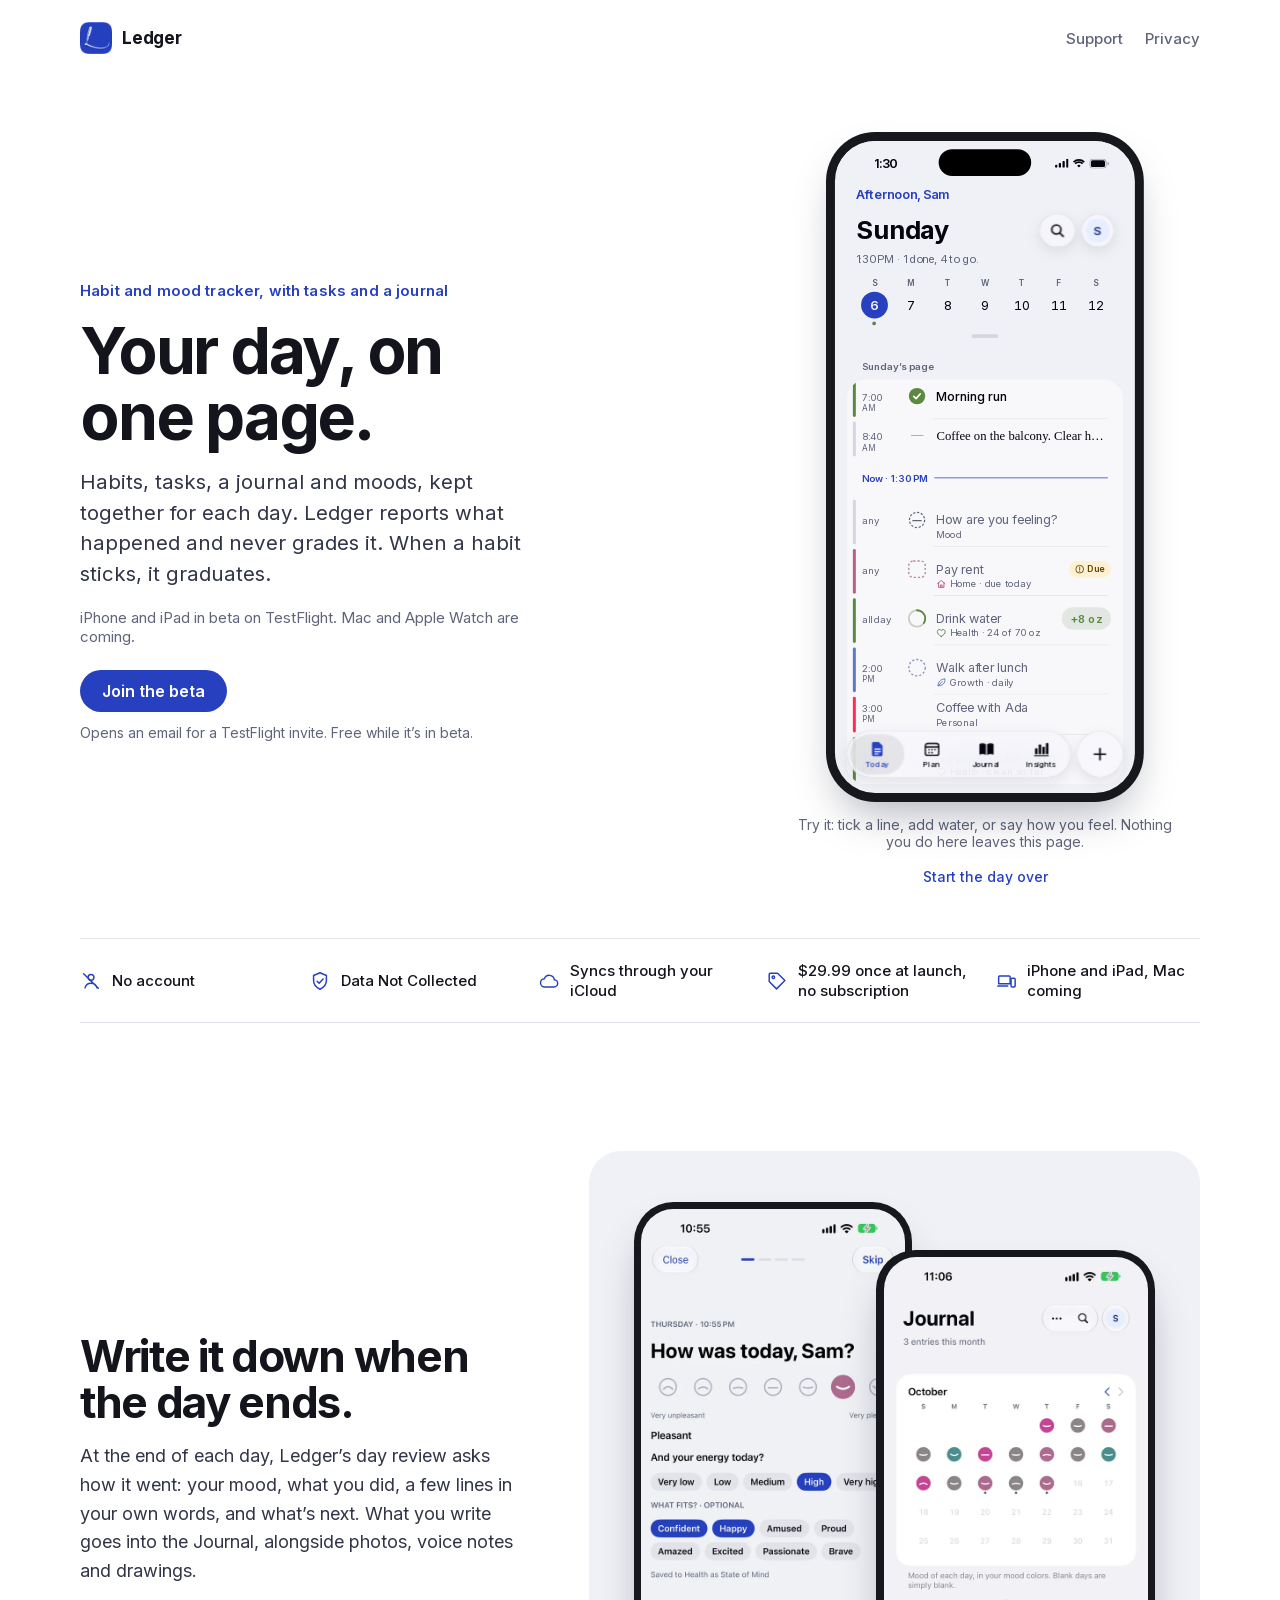
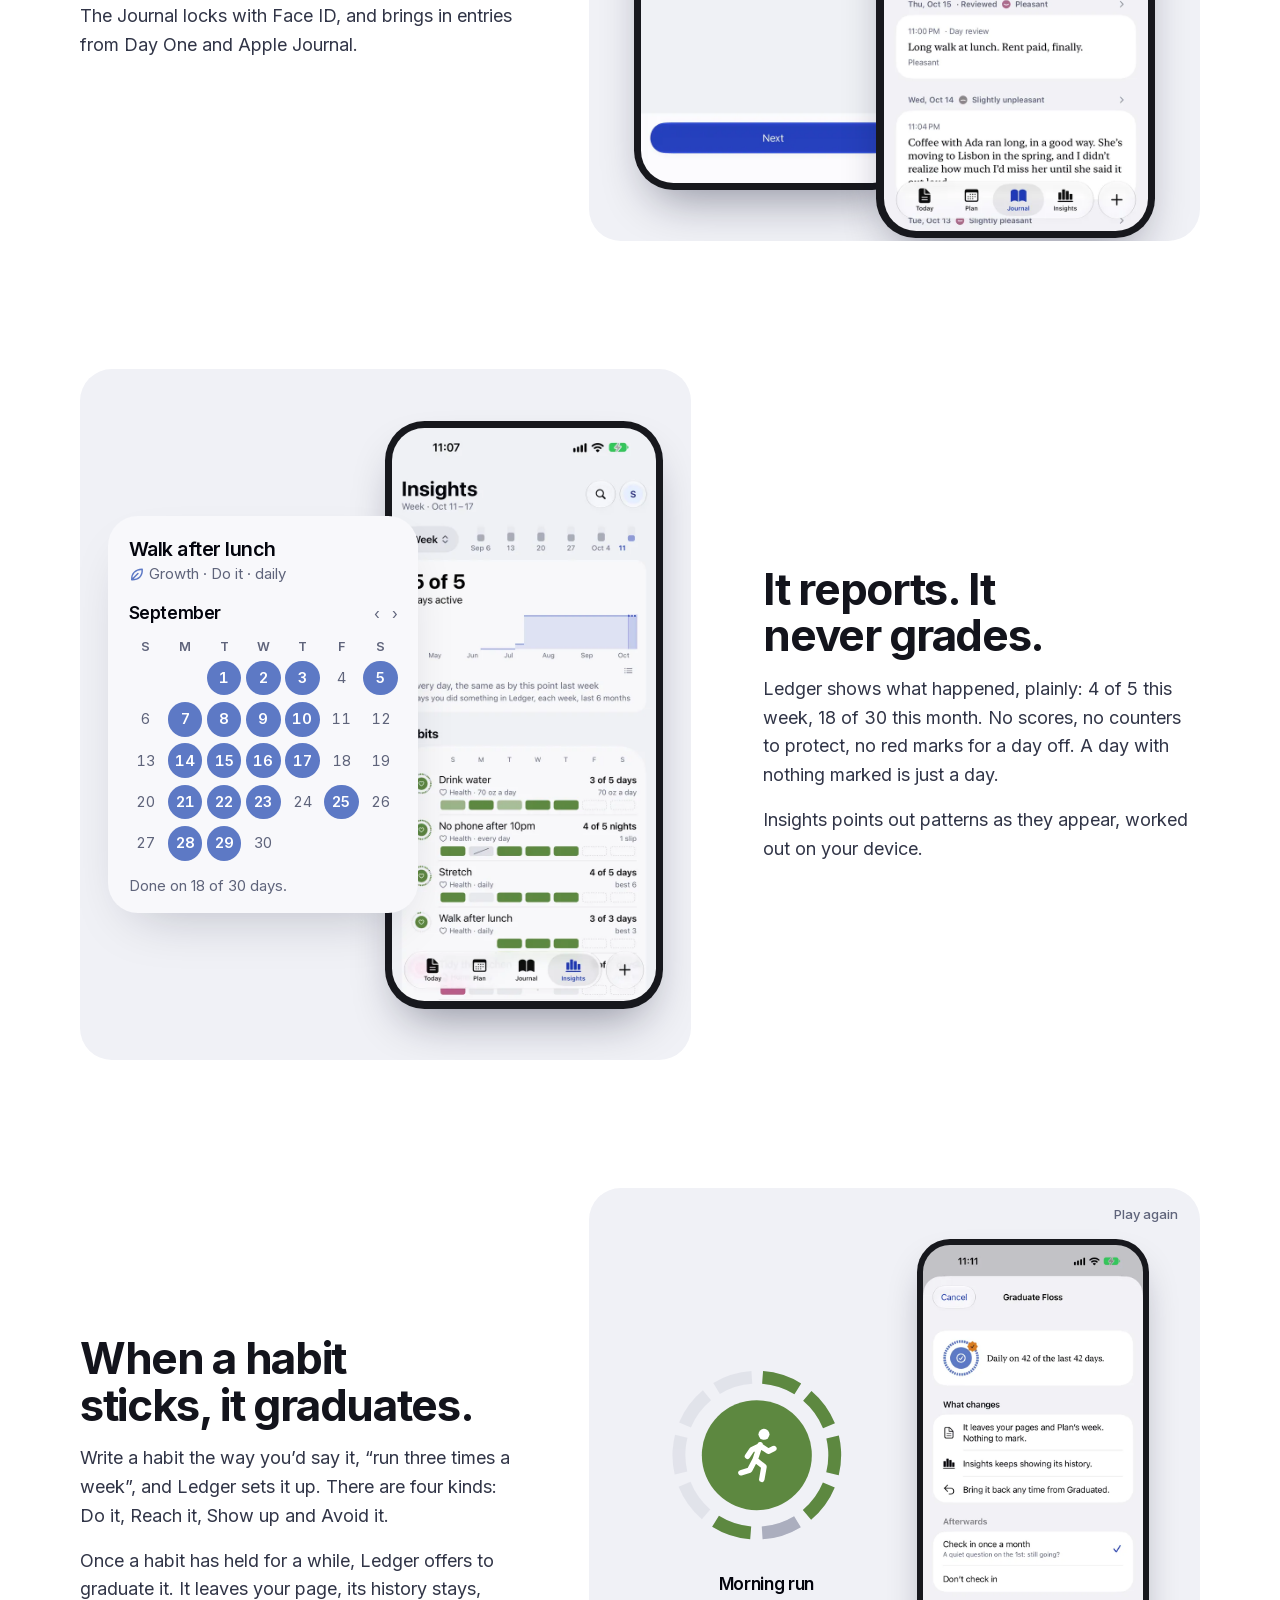
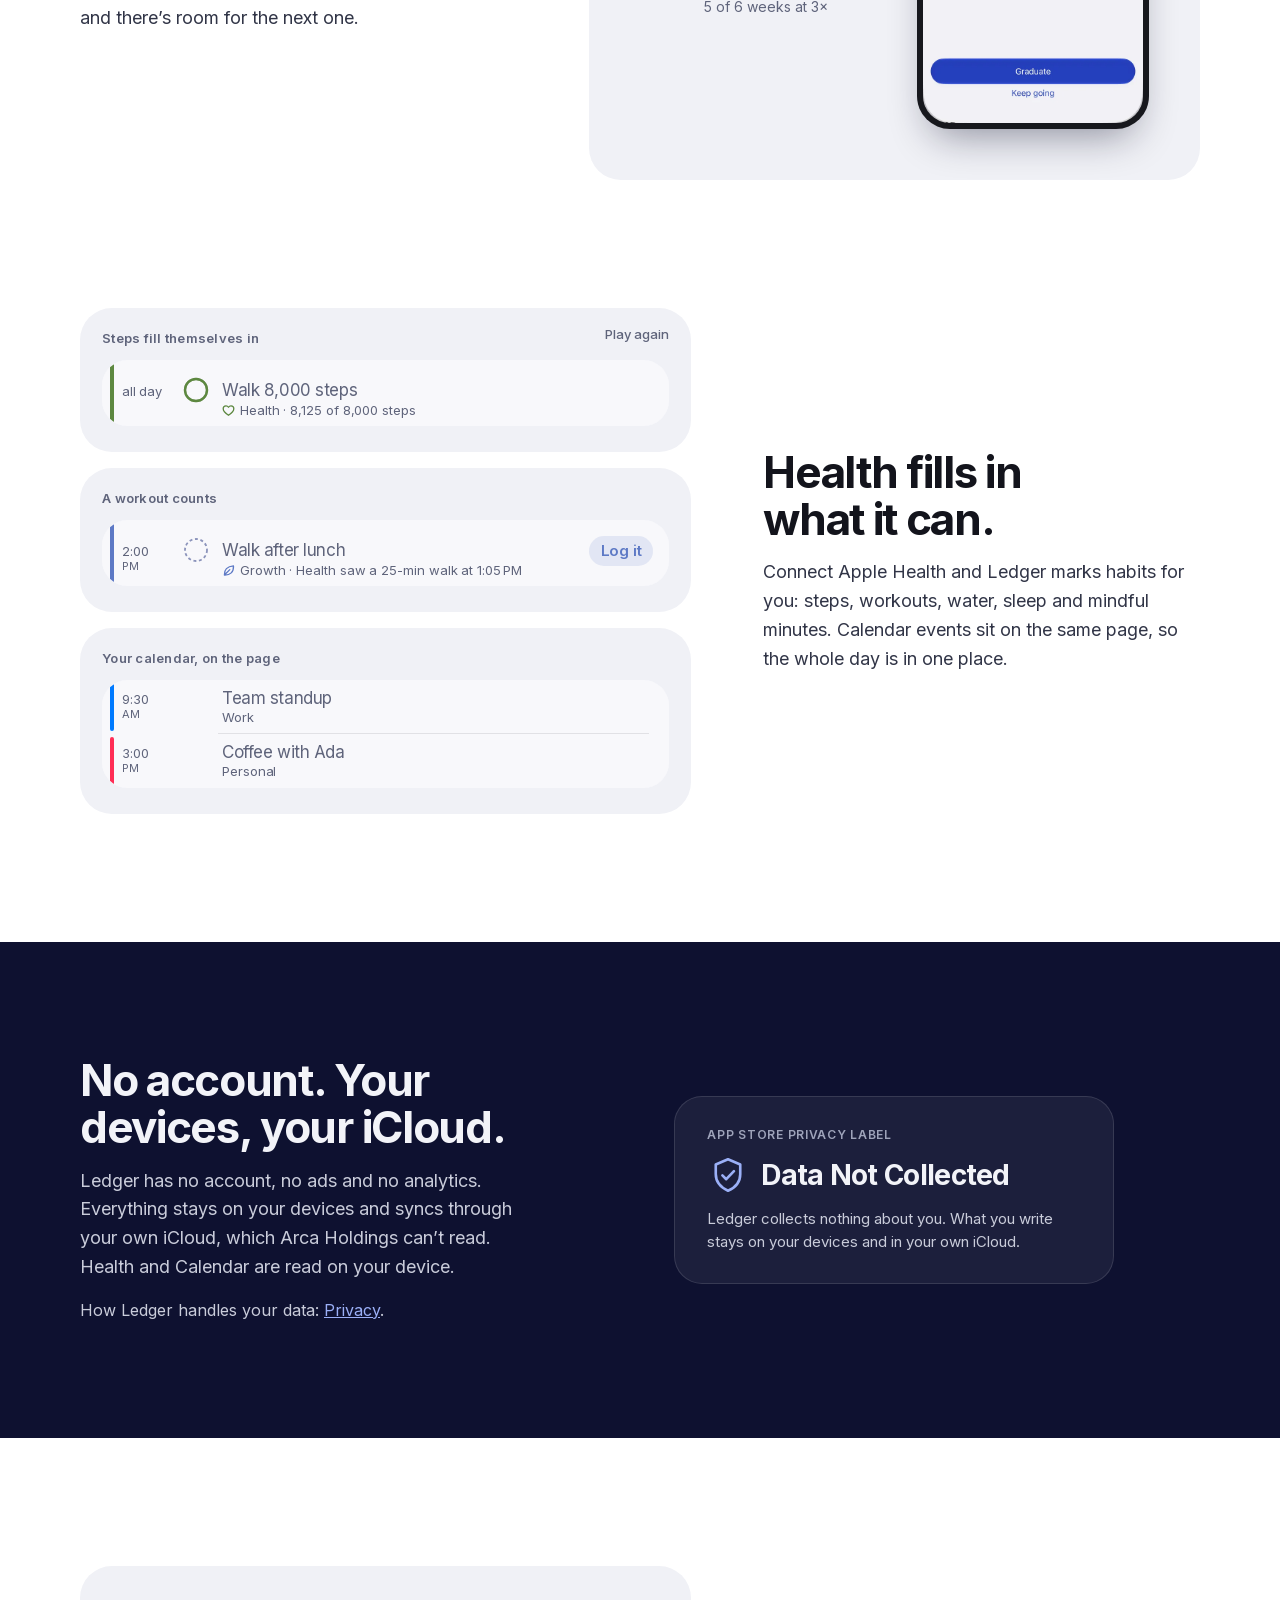
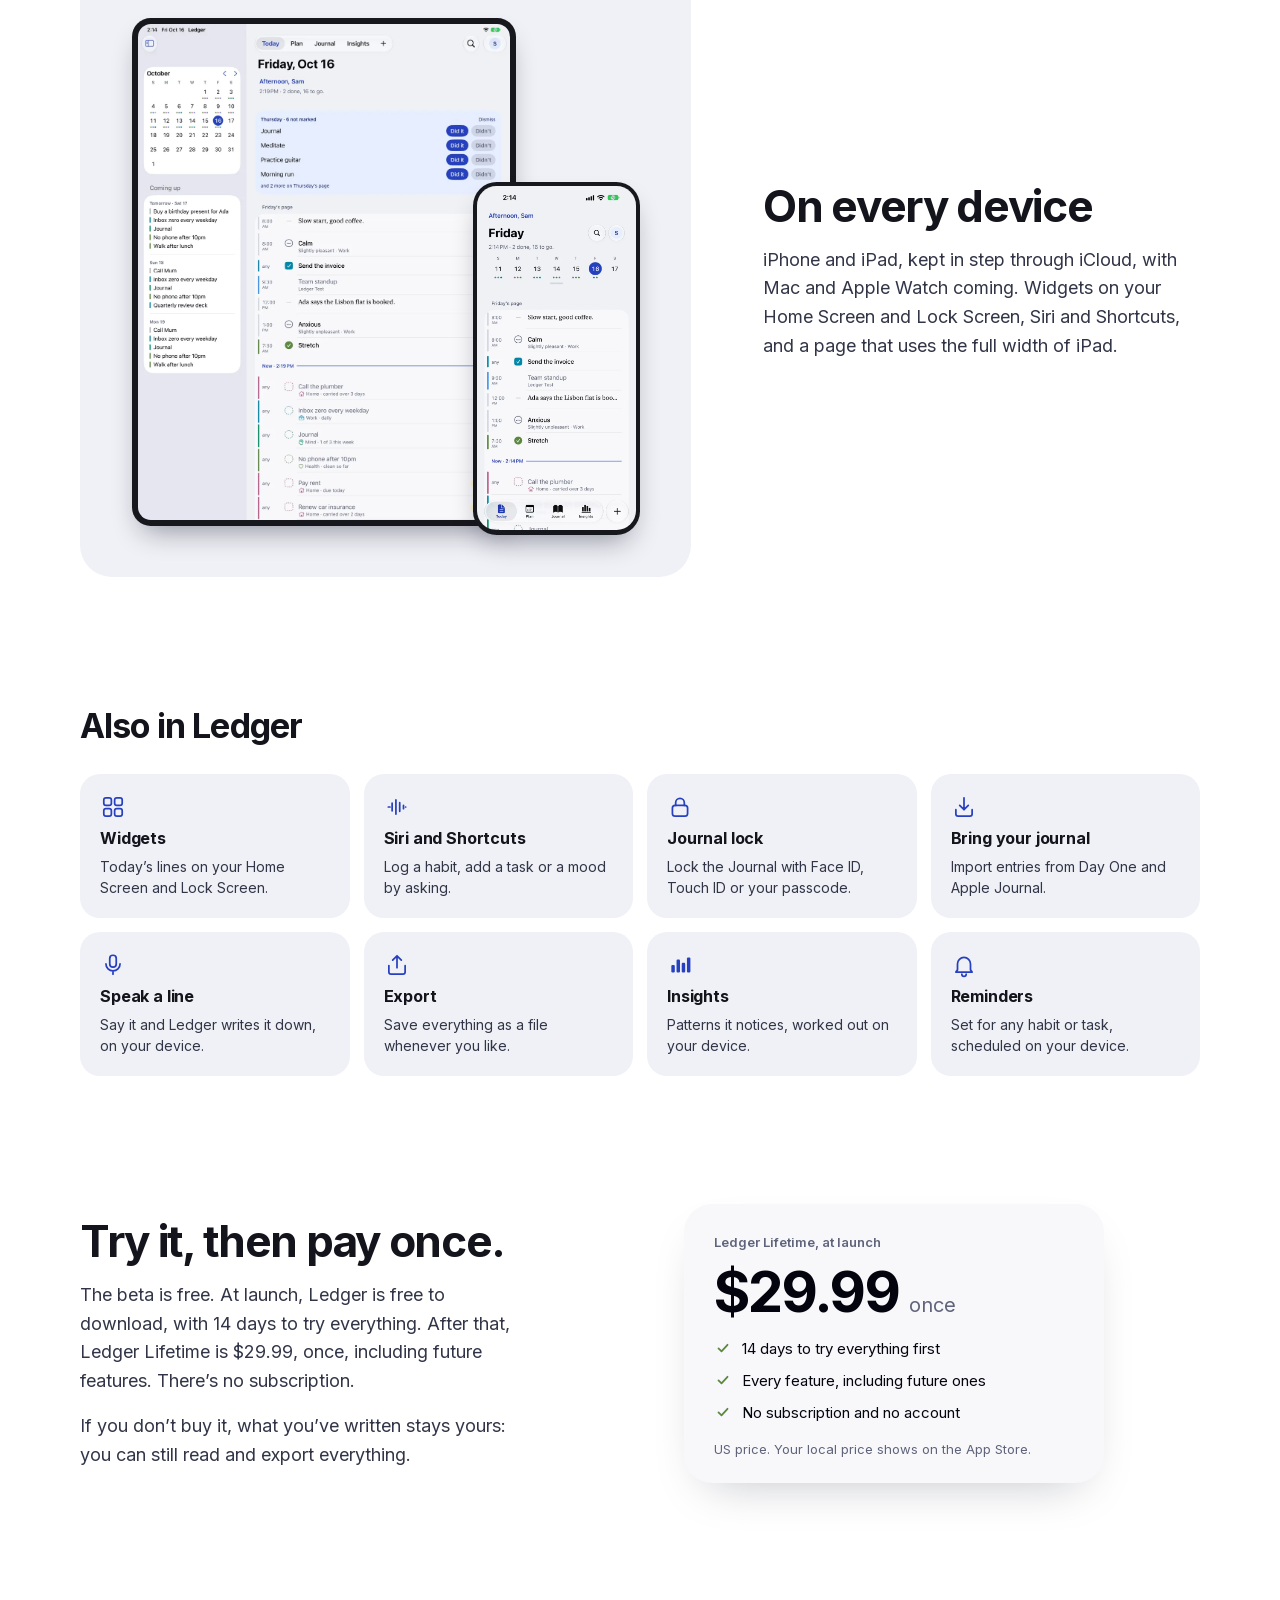
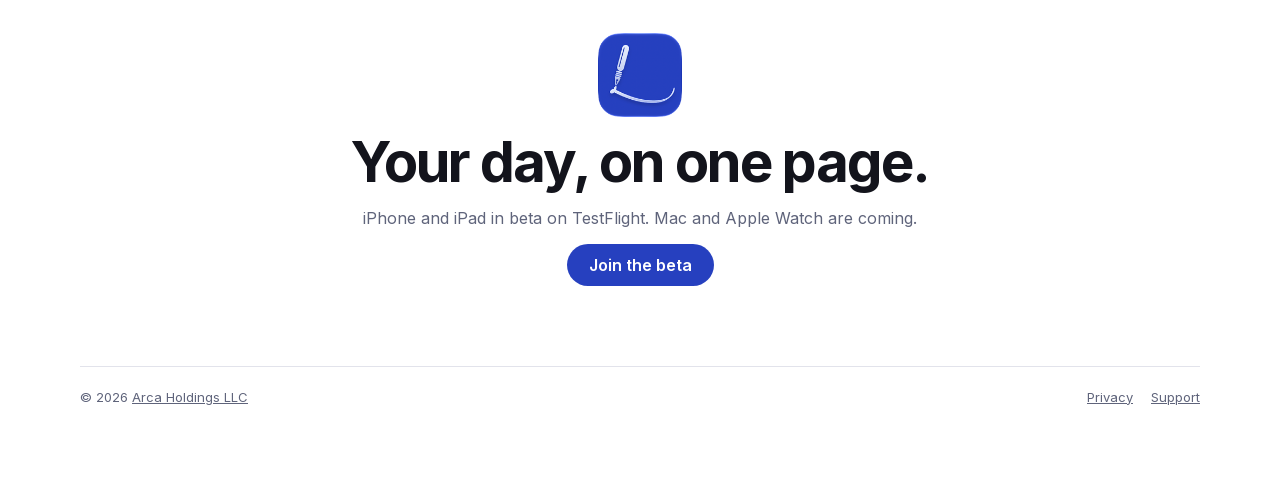
==== commit 5359ab04: "Search: the App Store name in the title and description (Ledger: Habit and Mood Tracker), a line abo" ====
--- a/index.html
+++ b/index.html
@@ -3,8 +3,8 @@
 <head>
 <meta charset="utf-8">
 <meta name="viewport" content="width=device-width, initial-scale=1, viewport-fit=cover">
-<title>Ledger · Your day, on one page</title>
-<meta name="description" content="Ledger keeps habits, tasks, a journal and moods on one page for each day. No account, no ads. In beta on TestFlight for iPhone and iPad.">
+<title>Ledger: Habit and Mood Tracker · Your day, on one page</title>
+<meta name="description" content="Ledger is a habit and mood tracker with tasks and a journal, all on one page for each day. No account, no ads. In beta on TestFlight for iPhone and iPad.">
 <meta name="color-scheme" content="light dark">
 <meta name="theme-color" content="#FFFFFF" media="(prefers-color-scheme: light)">
 <meta name="theme-color" content="#0C0D15" media="(prefers-color-scheme: dark)">
@@ -12,9 +12,32 @@
 <link rel="icon" type="image/png" href="images/favicon.png">
 <link rel="apple-touch-icon" href="images/apple-touch-icon.png">
 <meta property="og:type" content="website">
-<meta property="og:title" content="Ledger · Your day, on one page">
-<meta property="og:description" content="Habits, tasks, a journal and moods, kept together for each day. Ledger reports what happened and never grades it.">
+<meta property="og:title" content="Ledger: Habit and Mood Tracker · Your day, on one page">
+<meta property="og:description" content="A habit and mood tracker with tasks and a journal, kept together for each day. Ledger reports what happened and never grades it.">
 <meta property="og:url" content="https://keepingledger.com/">
+<meta property="og:site_name" content="Ledger">
+<script type="application/ld+json">
+{
+  "@context": "https://schema.org",
+  "@graph": [
+    {
+      "@type": "WebSite",
+      "name": "Ledger",
+      "alternateName": "Keeping Ledger",
+      "url": "https://keepingledger.com/"
+    },
+    {
+      "@type": "SoftwareApplication",
+      "name": "Ledger",
+      "alternateName": "Ledger: Habit & Mood Tracker",
+      "operatingSystem": "iOS, iPadOS",
+      "url": "https://keepingledger.com/",
+      "image": "https://keepingledger.com/images/ledger-icon.png",
+      "description": "A habit and mood tracker with tasks and a journal, kept together on one page for each day."
+    }
+  ]
+}
+</script>
 <link rel="stylesheet" href="home.css">
 <script src="home.js" defer></script>
 </head>
@@ -27,6 +50,7 @@
 
   <section class="hero">
     <div class="pitch">
+      <p class="kicker">Habit and mood tracker, with tasks and a journal</p>
       <h1>Your day, on one page.</h1>
       <p class="lede">Habits, tasks, a journal and moods, kept together for each day. Ledger reports what happened and never grades it. When a habit sticks, it graduates.</p>
       <p class="devices">iPhone and iPad in beta on TestFlight. Mac and Apple Watch are coming.</p>
--- a/home.css
+++ b/home.css
@@ -60,6 +60,7 @@
 
 .hero { display: grid; grid-template-columns: minmax(0, 1fr) minmax(0, 430px); gap: 40px 72px; align-items: center; padding-block: clamp(20px, 5vw, 56px) 8px; }
 .pitch { display: flex; flex-direction: column; gap: 18px; max-width: 30rem; }
+.pitch .kicker { margin: 0; font-size: 15px; font-weight: 600; letter-spacing: 0.01em; color: var(--accent); }
 .pitch h1 { margin: 0; font-size: clamp(40px, 5.4vw, 64px); line-height: 1.02; letter-spacing: -0.035em; font-weight: 700; text-wrap: balance; }
 .pitch .lede { margin: 0; font-size: clamp(18px, 1.6vw, 21px); line-height: 1.5; color: var(--body); }
 .pitch .devices { margin: 0; font-size: 15px; color: var(--muted); }
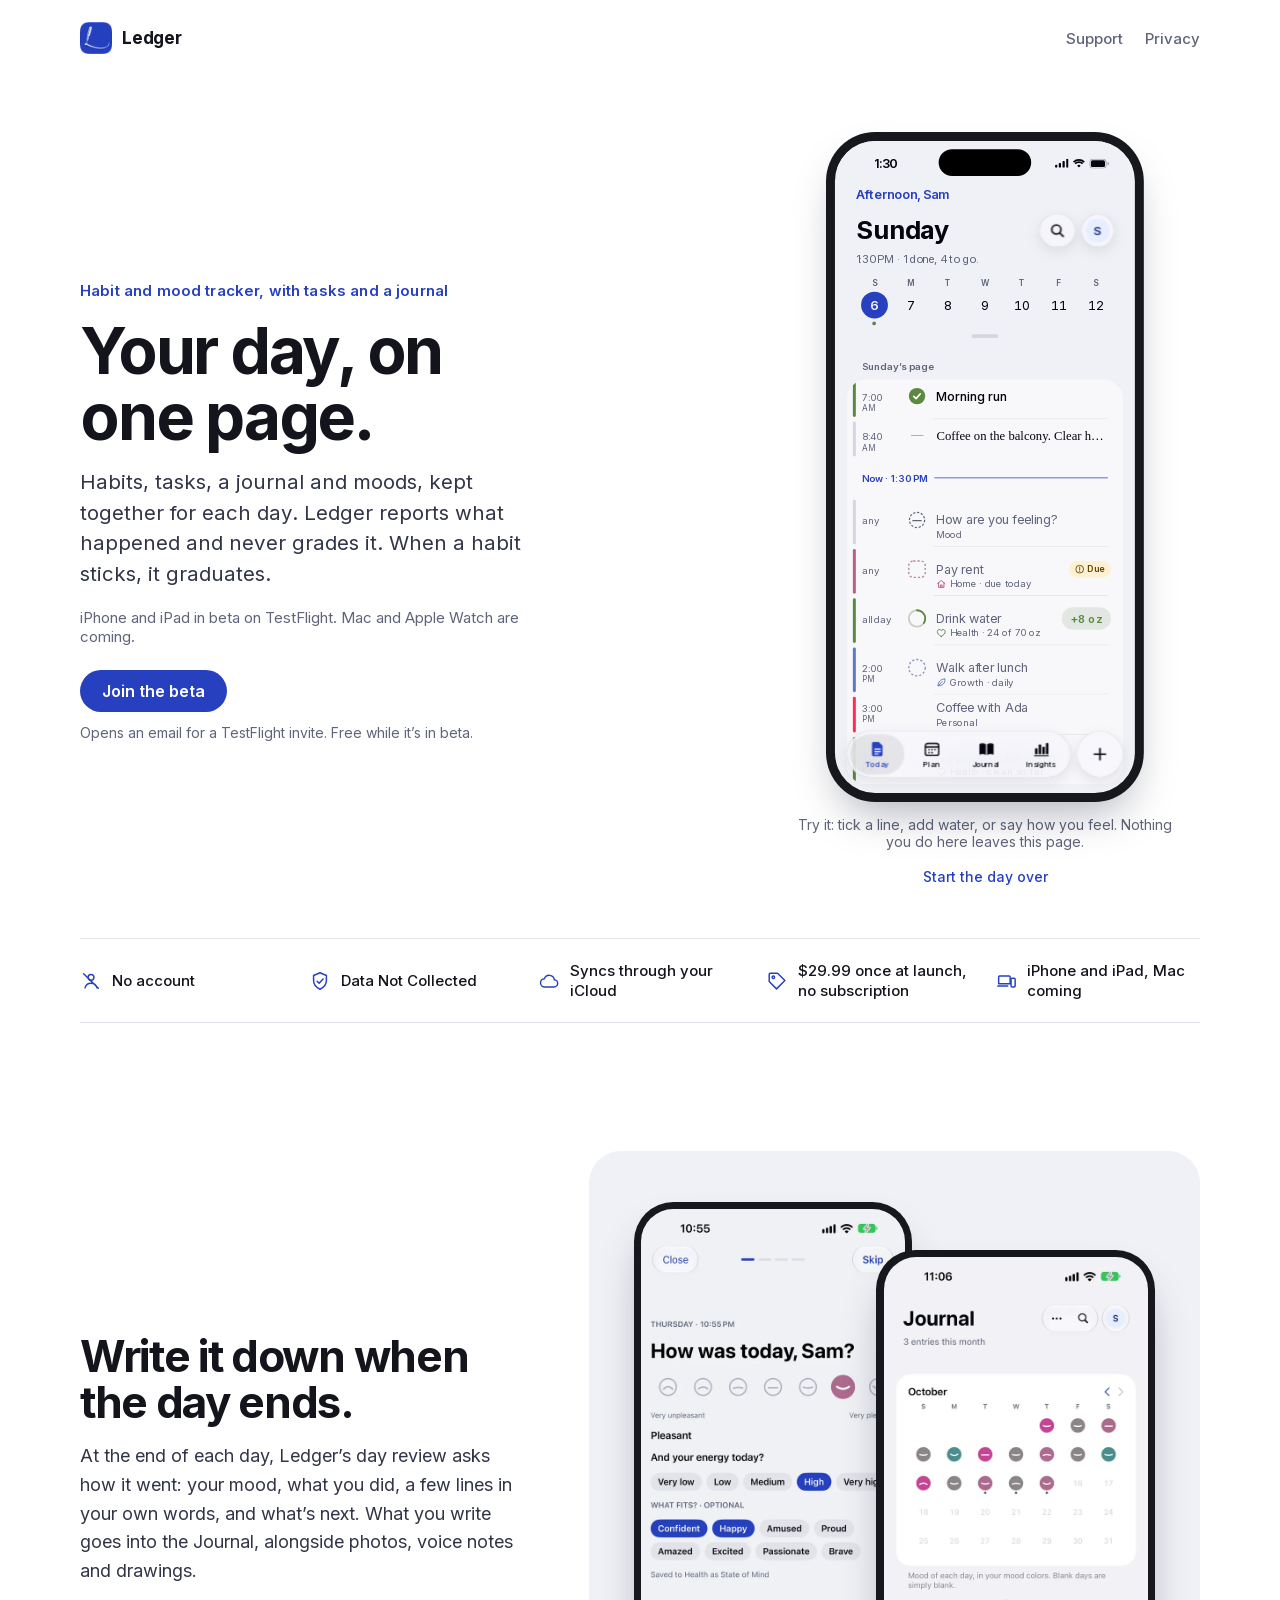
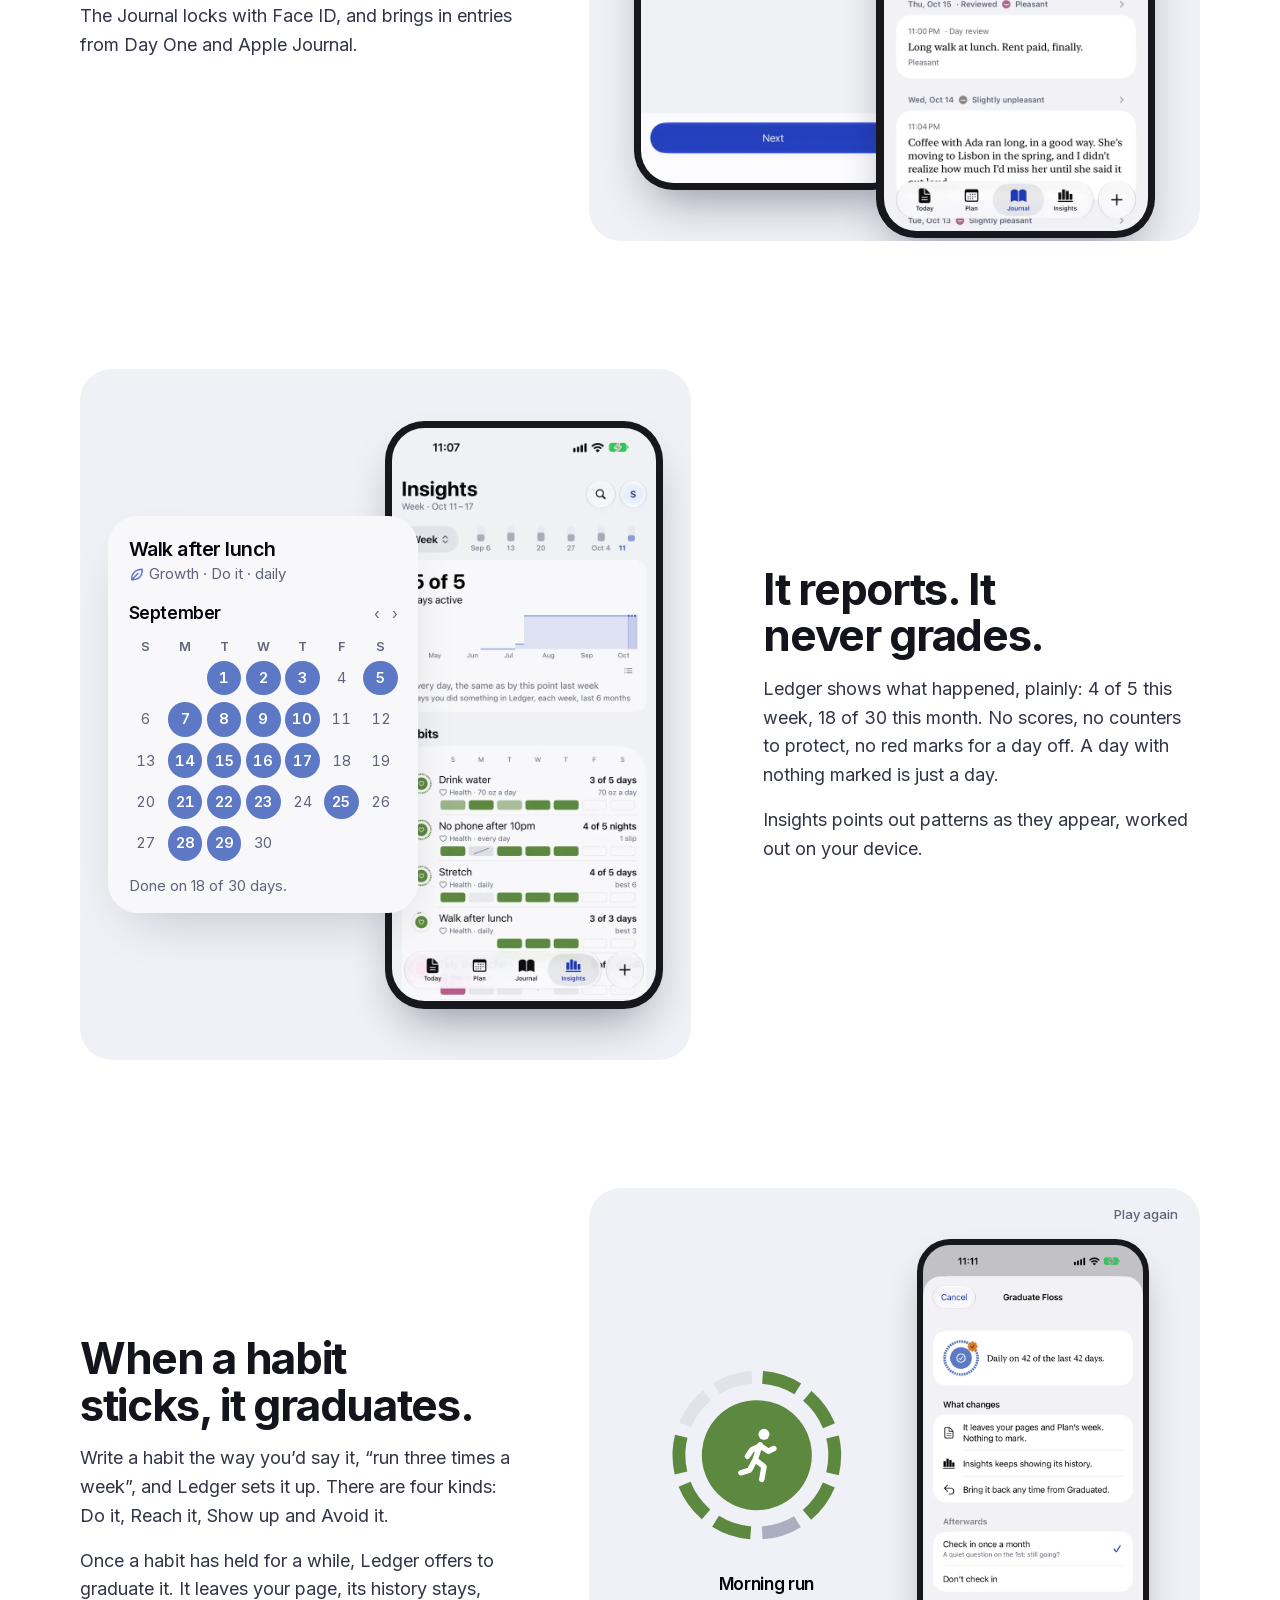
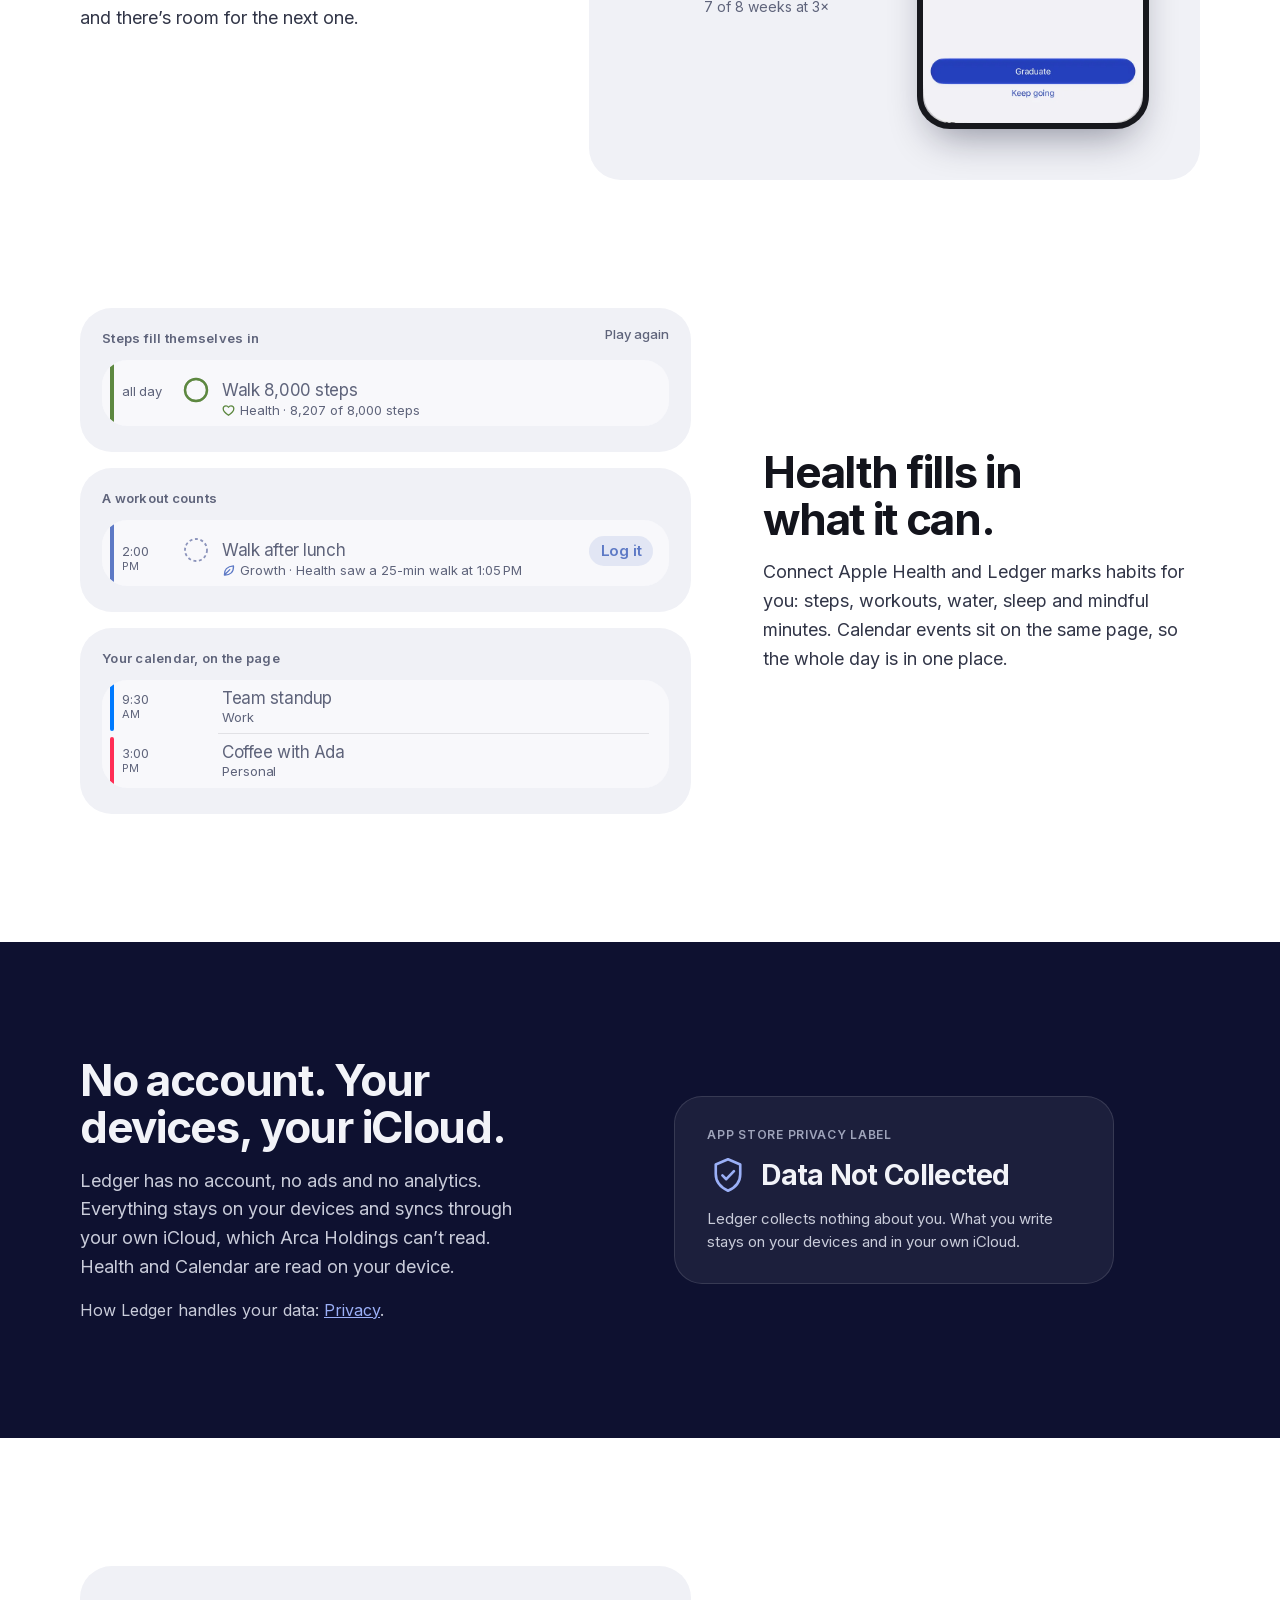
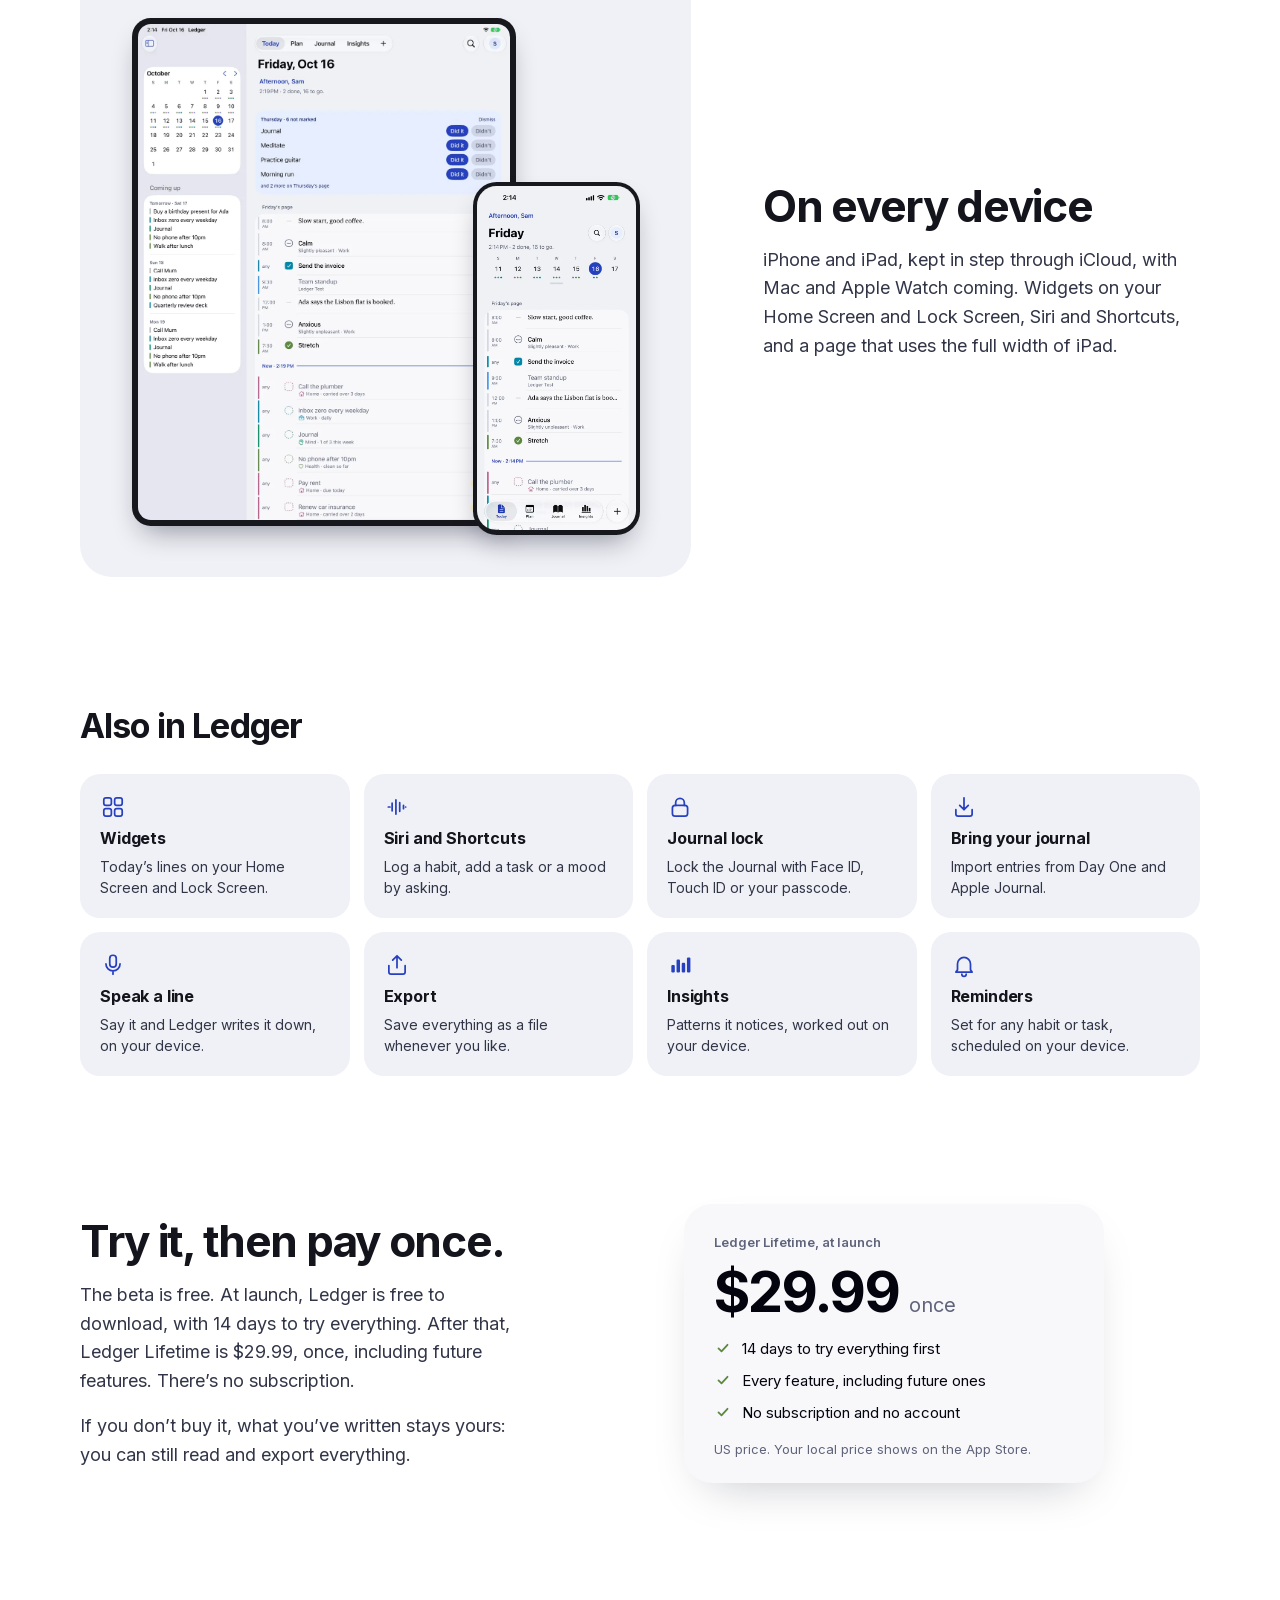
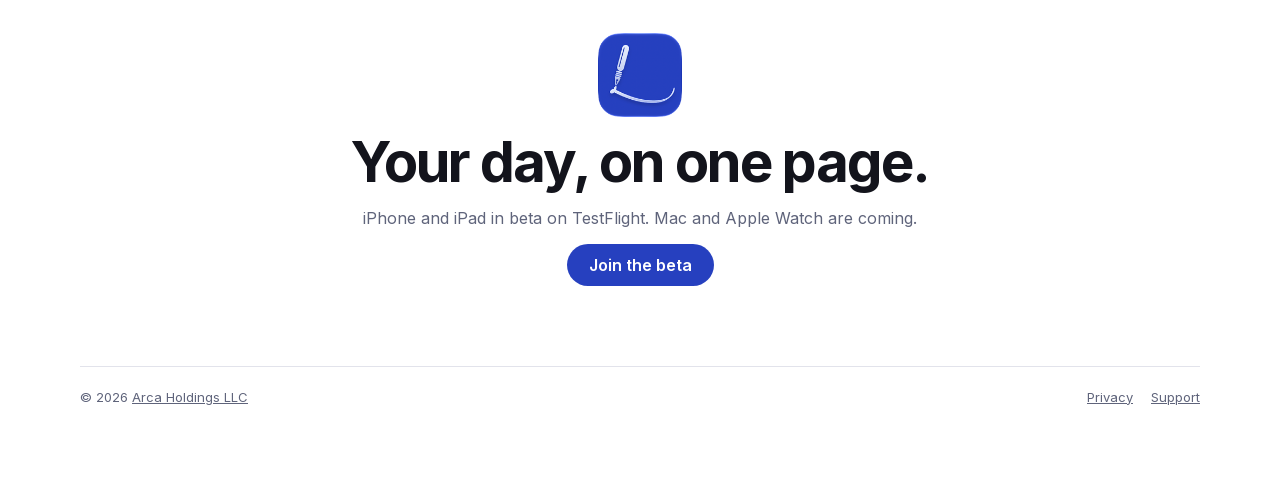
==== commit 67381673: "Count visits with Cloudflare Web Analytics (no cookies); privacy page says so Co-Authored-By: Claude" ====
--- a/index.html
+++ b/index.html
@@ -259,5 +259,6 @@
   </footer>
 
 </div>
+<!-- Cloudflare Web Analytics --><script type='module' src='https://static.cloudflareinsights.com/beacon.min.js' data-cf-beacon='{"token": "cde5d683bbf949d0942155b4f32506aa"}'></script><!-- End Cloudflare Web Analytics -->
 </body>
 </html>
